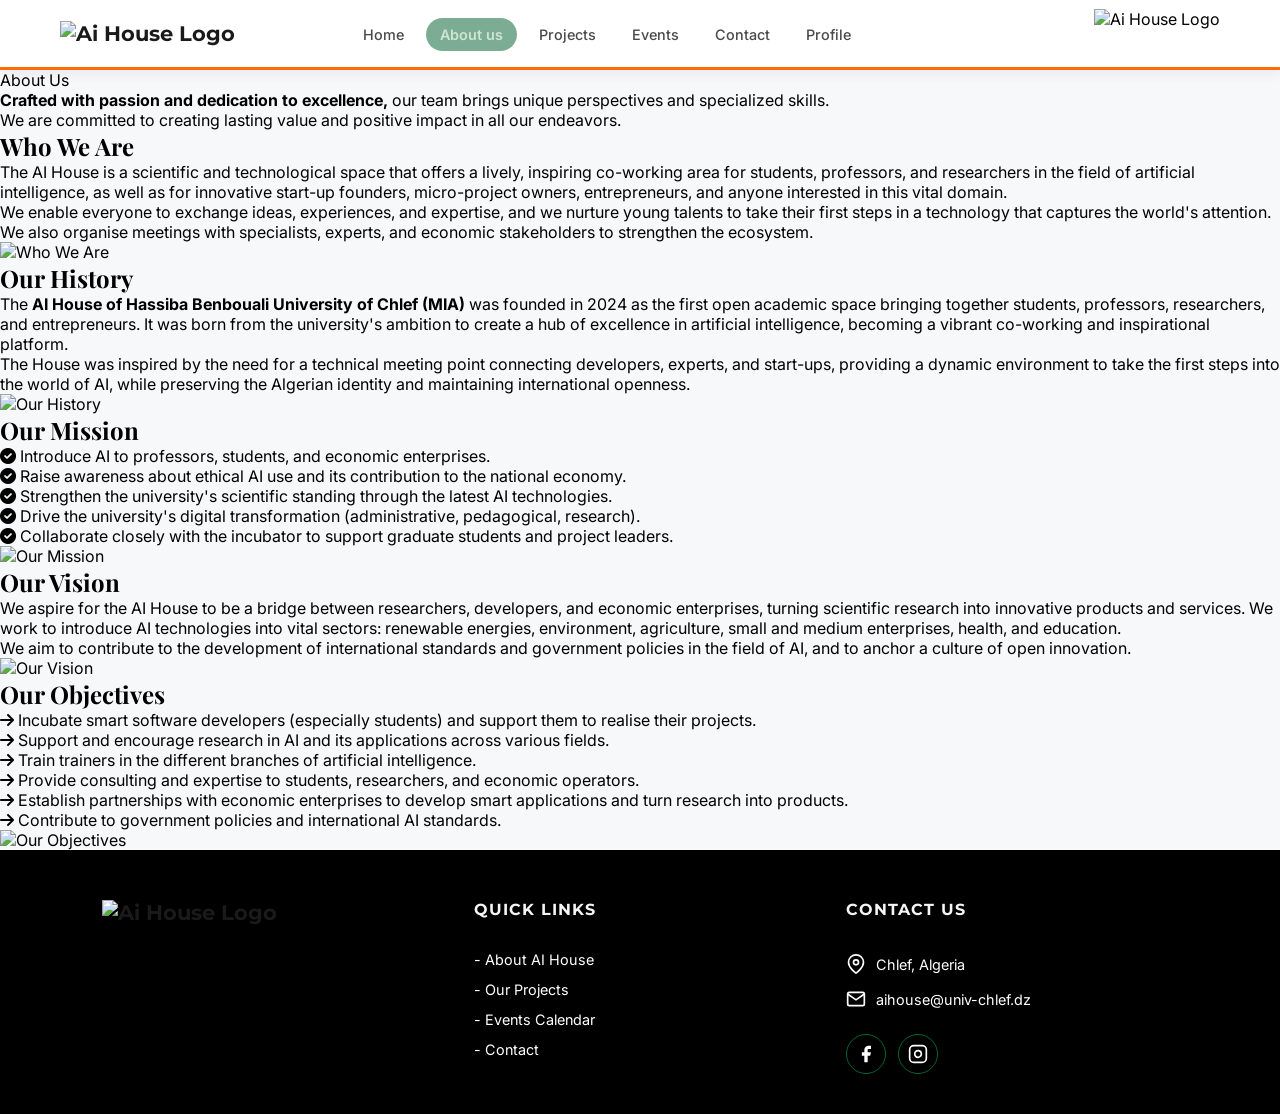
==== pages/about.html @ 5623a0ef "Margin and som border radius adjustments" ====
<!DOCTYPE html>
<html lang="en">

<head>
    <meta charset="UTF-8">
    <meta name="viewport" content="width=device-width, initial-scale=1.0">
    <title>About | AI House UHBC</title>
    <link href="https://fonts.googleapis.com/css2?family=Inter:wght@400;500&family=Montserrat:wght@600;700&display=swap"
        rel="stylesheet">
    <link rel="stylesheet" href="https://cdnjs.cloudflare.com/ajax/libs/font-awesome/6.0.0-beta3/css/all.min.css">
    <link rel="stylesheet" href="/css/homepage.css">
    <link rel="stylesheet" href="/css/about.css">
</head>

<body>
    <header class="header">
        <nav class="navbar">
            <div class="nav-container">
                <a href="/pages/homepage.html" class="logo">
                    <img src="/assets/aihouse_logo.svg" alt="Ai House Logo" class="logo-header">
                </a>

                <button class="nav-toggle" aria-label="Toggle navigation">
                    <span></span>
                    <span></span>
                    <span></span>
                </button>

                <ul class="nav-links">
                    <li class="links"><a href="/pages/homepage.html">Home</a></li>
                    <li class="links"><a href="/pages/about.html" id="active-nav-link">About us</a></li>
                    <li class="links"><a href="/pages/projects.html">Projects</a></li>
                    <li class="links"><a href="/pages/events.html">Events</a></li>
                    <li class="links"><a href="/pages/contact.html">Contact</a></li>
                    <li class="links"><a href="/pages/profile.html" id="dynamic-nav-link">Profile</a></li>
                </ul>
                <div id="header-actions"></div>
                <img src="/assets/uhbc_logo.svg" alt="Ai House Logo" class="logo-header">
            </div>
        </nav>
    </header>

    <main class="about-main">
        <div class="page-nav" id="pageNav">
            <div class="page-dot active" data-index="0"></div>
            <div class="page-dot" data-index="1"></div>
            <div class="page-dot" data-index="2"></div>
            <div class="page-dot" data-index="3"></div>
            <div class="page-dot" data-index="4"></div>
            <div class="page-dot" data-index="5"></div>
        </div>

        <div class="pages-container" id="pagesContainer">
            <section class="page about-page" id="page-about">
                <div class="about-content">
                    <div class="about-header">
                        <div class="about-heading">About Us</div>
                    </div>
                    <div class="about-text">
                        <strong>Crafted with passion and dedication to excellence,</strong> our team brings unique
                        perspectives and specialized skills.<br>
                        We are committed to creating lasting value and positive impact in all our endeavors.
                    </div>
                    <div class="long-orange-line"></div>
                    <div class="spacer"></div>
                </div>
            </section>

            <section class="page" id="page2">
                <div class="content-card">
                    <div class="text-block">
                        <h2>Who We Are</h2>
                        <p>The AI House is a scientific and technological space that offers a lively, inspiring
                            co-working area for students, professors, and researchers in the field of artificial
                            intelligence, as well as for innovative start-up founders, micro-project owners,
                            entrepreneurs, and anyone interested in this vital domain.</p>
                        <p>We enable everyone to exchange ideas, experiences, and expertise, and we nurture young
                            talents to take their first steps in a technology that captures the world's attention. We
                            also organise meetings with specialists, experts, and economic stakeholders to strengthen
                            the ecosystem.</p>
                    </div>
                    <div class="image-block">
                        <img src="/assets/images/we.png" alt="Who We Are">
                    </div>
                </div>
            </section>

            <section class="page img-left" id="page1">
                <div class="content-card">
                    <div class="text-block">
                        <h2>Our History</h2>
                        <p>The <strong>AI House of Hassiba Benbouali University of Chlef (MIA)</strong> was founded in
                            2024 as the first open academic space bringing together students, professors, researchers,
                            and entrepreneurs. It was born from the university's ambition to create a hub of excellence
                            in artificial intelligence, becoming a vibrant co-working and inspirational platform.</p>
                        <p>The House was inspired by the need for a technical meeting point connecting developers,
                            experts, and start-ups, providing a dynamic environment to take the first steps into the
                            world of AI, while preserving the Algerian identity and maintaining international openness.
                        </p>
                    </div>
                    <div class="image-block">
                        <img src="/assets/images/history.png" alt="Our History">
                    </div>
                </div>
            </section>
            <section class="page img-left" id="page3">
                <div class="content-card">
                    <div class="text-block">
                        <h2>Our Mission</h2>
                        <ul>
                            <li><i class="fas fa-check-circle"></i> Introduce AI to professors, students, and economic
                                enterprises.</li>
                            <li><i class="fas fa-check-circle"></i> Raise awareness about ethical AI use and its
                                contribution to the national economy.</li>
                            <li><i class="fas fa-check-circle"></i> Strengthen the university's scientific standing
                                through the latest AI technologies.</li>
                            <li><i class="fas fa-check-circle"></i> Drive the university's digital transformation
                                (administrative, pedagogical, research).</li>
                            <li><i class="fas fa-check-circle"></i> Collaborate closely with the incubator to support
                                graduate students and project leaders.</li>
                        </ul>
                    </div>
                    <div class="image-block">
                        <img src="/assets/images/mission.png" alt="Our Mission">
                    </div>
                </div>
            </section>

            <section class="page" id="page4">
                <div class="content-card">
                    <div class="text-block">
                        <h2>Our Vision</h2>
                        <p>We aspire for the AI House to be a bridge between researchers, developers, and economic
                            enterprises, turning scientific research into innovative products and services. We work to
                            introduce AI technologies into vital sectors: renewable energies, environment, agriculture,
                            small and medium enterprises, health, and education.</p>
                        <p>We aim to contribute to the development of international standards and government policies in
                            the field of AI, and to anchor a culture of open innovation.</p>
                    </div>
                    <div class="image-block">
                        <img src="/assets/images/vission.png" alt="Our Vision">
                    </div>
                </div>
            </section>

            <section class="page img-left" id="page5">
                <div class="content-card">
                    <div class="text-block">
                        <h2>Our Objectives</h2>
                        <ul>
                            <li><i class="fas fa-arrow-right"></i> Incubate smart software developers (especially
                                students) and support them to realise their projects.</li>
                            <li><i class="fas fa-arrow-right"></i> Support and encourage research in AI and its
                                applications across various fields.</li>
                            <li><i class="fas fa-arrow-right"></i> Train trainers in the different branches of
                                artificial intelligence.</li>
                            <li><i class="fas fa-arrow-right"></i> Provide consulting and expertise to students,
                                researchers, and economic operators.</li>
                            <li><i class="fas fa-arrow-right"></i> Establish partnerships with economic enterprises to
                                develop smart applications and turn research into products.</li>
                            <li><i class="fas fa-arrow-right"></i> Contribute to government policies and international
                                AI standards.</li>
                        </ul>
                    </div>
                    <div class="image-block">
                        <img src="/assets/images/objectives.png" alt="Our Objectives">
                    </div>
                </div>
            </section>
        </div>
    </main>

    <footer class="footer">
        <div class="footer-col logo">
            <img src="/assets/aihouse_logo_white.svg" alt="Ai House Logo" class="logo-footer">
        </div>
        <div class="footer-col footer-quick">
            <h3>Quick Links</h3>
            <ul class="footer-links">
                <li><a href="/pages/about.html">- About AI House</a></li>
                <li><a href="/pages/projects.html">- Our Projects</a></li>
                <li><a href="/pages/events.html">- Events Calendar</a></li>
                <li><a href="/pages/contact.html">- Contact</a></li>
            </ul>
        </div>
        <div class="footer-col footer-contact">
            <h3>Contact Us</h3>
            <p>
                <svg class="icon" viewBox="0 0 24 24" fill="none" stroke="currentColor" stroke-width="2">
                    <path d="M21 10c0 7-9 13-9 13s-9-6-9-13a9 9 0 0118 0z" />
                    <circle cx="12" cy="10" r="3" />
                </svg>
                Chlef, Algeria
            </p>
            <p>
                <svg class="icon" viewBox="0 0 24 24" fill="none" stroke="currentColor" stroke-width="2">
                    <path d="M4 4h16c1.1 0 2 .9 2 2v12c0 1.1-.9 2-2 2H4c-1.1 0-2-.9-2-2V6c0-1.1.9-2 2-2z" />
                    <polyline points="22,6 12,13 2,6" />
                </svg>
                aihouse@univ-chlef.dz
            </p>
            <div class="social-icons">
                <a href="https://www.facebook.com/people/AI-HOUSE-UHBC/61585214978330/" aria-label="Facebook">
                    <svg viewBox="0 0 24 24" fill="currentColor">
                        <path d="M18 2h-3a5 5 0 00-5 5v3H7v4h3v8h4v-8h3l1-4h-4V7a1 1 0 011-1h3z" />
                    </svg>
                </a>
                <a href="https://www.instagram.com/aihouseuhbc/" aria-label="Instagram">
                    <svg viewBox="0 0 24 24" fill="none" stroke="currentColor" stroke-width="2">
                        <rect x="2" y="2" width="20" height="20" rx="5" ry="5" />
                        <path d="M16 11.37A4 4 0 1112.63 8 4 4 0 0116 11.37z" />    
                        <line x1="17.5" y1="6.5" x2="17.51" y2="6.5" />
                    </svg>
                </a>
            </div>
        </div>
    </footer>

    <script src="https://cdn.jsdelivr.net/npm/@supabase/supabase-js@2/dist/umd/supabase.js"
        crossorigin="anonymous"></script>
    <script src="/js/utils.js"></script>
    <script src="/js/navbar.js"></script>
    <script src="/js/about.js"></script>
</body>

</html>
---- css/homepage.css ----
@import url('https://fonts.googleapis.com/css2?family=Inter:wght@400;500;600;700&family=Playfair+Display:ital,wght@0,400;0,600;0,700;1,400&display=swap');

:root { 
    --primary-green: #006633; 
    --primary-orange: #FF6B00; 
    --dark-bg: #0A0F0D; 
    --text-dark: #1A1A1A; 
    --text-gray: #4A4A4A; 
    --text-light: #F5F5F5; 
    --light-gray: #F8F8F8;
    --border-color: #e2e8f0;
    --shadow-sm: 0 1px 2px 0 rgba(0, 0, 0, 0.05);
    --shadow-md: 0 4px 6px -1px rgba(0, 0, 0, 0.1);
    --shadow-lg: 0 10px 15px -3px rgba(0, 0, 0, 0.1);
    --shadow-xl: 0 20px 25px -5px rgba(0, 0, 0, 0.1);
} 

* { 
    margin: 0; 
    padding: 0; 
    box-sizing: border-box; 
} 

body { 
    font-family: 'Inter', sans-serif; 
    background: #f7f8fa; 
    overflow-x: hidden; 
    scroll-behavior: smooth; 
    padding-top: 70px;
    animation: globalFadeIn 0.8s ease-in-out;
}

h1, h2, h3, .page-title {
    font-family: 'Playfair Display', serif;
}

@keyframes globalFadeIn {
    from { opacity: 0; transform: translateY(15px); }
    to { opacity: 1; transform: translateY(0); }
}

/* ==========================================
   NAVBAR STYLES
   ========================================== */

.navbar { 
    position: fixed; 
    top: 0; 
    left: 0; 
    right: 0; 
    width: 100%; 
    height: 70px; 
    background: #ffffff; 
    z-index: 2000; 
    display: flex; 
    align-items: center; 
    border-bottom: 3px solid var(--primary-orange); 
    box-shadow: 0 4px 12px rgba(15, 23, 42, 0.06); 
} 

.nav-container { 
    width: 100%; 
    max-width: 1200px; 
    margin: 0 auto; 
    display: flex; 
    justify-content: space-between; 
    align-items: center; 
    padding: 0 20px; 
} 

.logo { 
    color: var(--text-dark); 
    text-decoration: none; 
    font-family: 'Montserrat', sans-serif; 
    font-weight: 700; 
    font-size: 1.3rem; 
} 

.logo-text { 
    color: var(--primary-green); 
} 

.logo-header { 
    height: 50px; 
    width: auto; 
    object-fit: contain; 
    transition: all 0.3s ease; 
} 

.logo-header:hover { 
    transform: scale(1.05); 
} 

/* Navigation Links */
.nav-links { 
    display: flex; 
    list-style: none; 
    gap: 8px; 
} 

.nav-links a { 
    color: var(--text-gray); 
    text-decoration: none; 
    font-weight: 500; 
    font-size: 0.9rem; 
    transition: all 0.3s ease; 
    padding: 8px 14px; 
    border-radius: 20px; 
    white-space: nowrap; 
    position: relative;
} 

.nav-links a:hover, 
.nav-links a.active { 
    color: var(--primary-green); 
    background: rgba(0, 102, 51, 0.08); 
}

.nav-links a::after {
    content: '';
    position: absolute;
    bottom: 4px;
    left: 50%;
    width: 0;
    height: 2px;
    background: var(--primary-orange);
    transition: all 0.3s ease;
    transform: translateX(-50%);
}

.nav-links a:hover::after,
.nav-links a.active::after {
    width: 60%;
}

/* Header Actions Container */
#header-actions {
    display: flex;
    align-items: center;
    gap: 15px;
}


/* ==========================================
   AUTH BUTTON (GUEST & LOGGED IN STATES)
   ========================================== */

.nav-auth-btn {
    display: inline-flex;
    align-items: center;
    gap: 8px;
    padding: 8px 16px; /* reduced padding */
    background: linear-gradient(135deg, var(--primary-orange), #ff8a2a);
    color: white;
    text-decoration: none;
    font-weight: 600;
    font-size: 0.85rem; /* reduced font size */
    border-radius: 20px;
    border: none;
    cursor: pointer;
    transition: all 0.3s ease;
    box-shadow: 0 4px 10px rgba(255, 107, 0, 0.2);
    animation: fadeIn 0.3s ease;
}

.nav-auth-btn:hover {
    transform: translateY(-2px);
    box-shadow: 0 6px 15px rgba(255, 107, 0, 0.3);
    color: white;
}

.nav-auth-btn svg {
    transition: transform 0.3s ease;
}

.nav-auth-btn:hover svg {
    transform: translateX(3px);
}

/* ==========================================
   PROFILE DROPDOWN STYLES
   ========================================== */

.profile-dropdown-container {
    position: relative;
    display: flex;
    align-items: center;
}

.profile-trigger {
    display: flex;
    align-items: center;
    gap: 10px;
    padding: 6px 12px 6px 6px;
    background: rgba(0, 102, 51, 0.05);
    border: 2px solid transparent;
    border-radius: 28px;
    cursor: pointer;
    transition: all 0.3s ease;
    color: var(--text-dark);
}

.profile-trigger:hover {
    background: rgba(0, 102, 51, 0.1);
    border-color: rgba(0, 102, 51, 0.2);
    transform: translateY(-1px);
}

.profile-trigger:focus {
    outline: none;
    border-color: var(--primary-orange);
    box-shadow: 0 0 0 3px rgba(255, 107, 0, 0.1);
}

/* Avatar Styles */
.profile-avatar-small {
    width: 32px;
    height: 32px;
    border-radius: 50%;
    background: linear-gradient(135deg, var(--primary-green) 0%, #00994d 100%);
    display: flex;
    align-items: center;
    justify-content: center;
    font-size: 12px;
    font-weight: 700;
    color: white;
    text-transform: uppercase;
    flex-shrink: 0;
    border: 2px solid white;
    box-shadow: 0 2px 8px rgba(0, 0, 0, 0.15);
}

.profile-avatar-img {
    width: 32px;
    height: 32px;
    border-radius: 50%;
    object-fit: cover;
    border: 2px solid white;
    box-shadow: 0 2px 8px rgba(0, 0, 0, 0.15);
    flex-shrink: 0;
}

.profile-name-small {
    font-size: 14px;
    font-weight: 600;
    max-width: 120px;
    overflow: hidden;
    text-overflow: ellipsis;
    white-space: nowrap;
    color: var(--text-dark);
}

.dropdown-chevron {
    transition: transform 0.3s cubic-bezier(0.34, 1.56, 0.64, 1);
    opacity: 0.6;
    color: var(--text-gray);
}

.dropdown-chevron.rotate {
    transform: rotate(180deg);
    opacity: 1;
}

/* ==========================================
   DROPDOWN MENU
   ========================================== */

.profile-dropdown {
    position: absolute;
    top: calc(100% + 12px);
    right: 0;
    min-width: 280px;
    background: white;
    border: 1px solid var(--border-color);
    border-radius: 16px;
    box-shadow: 0 20px 50px rgba(0, 0, 0, 0.15);
    z-index: 1001;
    overflow: hidden;
    animation: dropdownSlide 0.3s cubic-bezier(0.34, 1.56, 0.64, 1);
}

@keyframes dropdownSlide {
    from {
        opacity: 0;
        transform: translateY(-10px) scale(0.95);
    }
    to {
        opacity: 1;
        transform: translateY(0) scale(1);
    }
}

@keyframes slideInItem {
    from {
        opacity: 0;
        transform: translateX(-10px);
    }
    to {
        opacity: 1;
        transform: translateX(0);
    }
}

.profile-dropdown.hidden {
    display: none;
}

/* Dropdown Header */
.dropdown-header {
    display: flex;
    align-items: center;
    gap: 12px;
    padding: 20px;
    background: linear-gradient(135deg, #f8fafc 0%, #f1f5f9 100%);
    border-bottom: 1px solid var(--border-color);
}

.dropdown-avatar {
    width: 48px;
    height: 48px;
    border-radius: 50%;
    background: linear-gradient(135deg, var(--primary-green) 0%, #00994d 100%);
    display: flex;
    align-items: center;
    justify-content: center;
    font-size: 16px;
    font-weight: 700;
    color: white;
    text-transform: uppercase;
    flex-shrink: 0;
    border: 3px solid white;
    box-shadow: 0 4px 12px rgba(0, 0, 0, 0.1);
}

.dropdown-avatar-img {
    width: 48px;
    height: 48px;
    border-radius: 50%;
    object-fit: cover;
    border: 3px solid white;
    box-shadow: 0 4px 12px rgba(0, 0, 0, 0.1);
    flex-shrink: 0;
}

.dropdown-user-info {
    display: flex;
    flex-direction: column;
    min-width: 0;
    gap: 4px;
}

.dropdown-name {
    font-size: 15px;
    font-weight: 700;
    color: var(--text-dark);
    white-space: nowrap;
    overflow: hidden;
    text-overflow: ellipsis;
}

.dropdown-email {
    font-size: 12px;
    color: var(--text-gray);
    white-space: nowrap;
    overflow: hidden;
    text-overflow: ellipsis;
}

.dropdown-badge {
    display: inline-flex;
    align-items: center;
    padding: 2px 8px;
    background: var(--primary-orange);
    color: white;
    font-size: 10px;
    font-weight: 700;
    text-transform: uppercase;
    border-radius: 10px;
    width: fit-content;
    margin-top: 2px;
}

/* Divider */
.dropdown-divider {
    height: 1px;
    background: var(--border-color);
    margin: 0;
}

/* Dropdown Items */
.dropdown-item {
    display: flex;
    align-items: center;
    gap: 12px;
    padding: 14px 20px;
    color: var(--text-dark);
    text-decoration: none;
    font-size: 14px;
    font-weight: 500;
    transition: all 0.2s ease;
    cursor: pointer;
    background: none;
    border: none;
    width: 100%;
    text-align: left;
}

.dropdown-item:hover {
    background: #f8fafc;
    color: var(--primary-green);
    padding-left: 24px;
}

.dropdown-item svg {
    opacity: 0.7;
    flex-shrink: 0;
    transition: all 0.2s ease;
}

.dropdown-item:hover svg {
    opacity: 1;
    transform: scale(1.1);
    color: var(--primary-green);
}

/* Admin Item */
.dropdown-item.admin-item {
    color: var(--primary-orange);
}

.dropdown-item.admin-item:hover {
    background: rgba(255, 107, 0, 0.05);
}

.dropdown-item.admin-item svg {
    stroke: var(--primary-orange);
}

.dropdown-item.admin-item:hover svg {
    color: var(--primary-orange);
}

/* Logout Item */
.dropdown-item.logout-item {
    color: #ef4444;
}

.dropdown-item.logout-item:hover {
    background: rgba(239, 68, 68, 0.05);
    color: #dc2626;
}

.dropdown-item.logout-item svg {
    stroke: #ef4444;
}

.dropdown-item.logout-item:hover svg {
    color: #dc2626;
}

/* Spinner in logout */
.spinner {
    animation: spin 1s linear infinite;
}

/* ==========================================
   MOBILE NAVIGATION
   ========================================== */

.nav-toggle { 
    display: none; 
    width: 40px; 
    height: 40px; 
    border: none; 
    background: transparent; 
    cursor: pointer; 
    flex-direction: column; 
    justify-content: center; 
    align-items: center; 
    gap: 5px; 
    padding: 0;
    border-radius: 8px;
    transition: background 0.3s ease;
} 

.nav-toggle:hover {
    background: rgba(0, 102, 51, 0.05);
}

.nav-toggle span { 
    display: block; 
    width: 24px; 
    height: 2px; 
    background: var(--text-dark); 
    border-radius: 2px; 
    transition: all 0.3s ease; 
} 

body.nav-open .nav-toggle span:nth-child(1) { 
    transform: rotate(45deg) translate(5px, 5px); 
} 

body.nav-open .nav-toggle span:nth-child(2) { 
    opacity: 0; 
} 

body.nav-open .nav-toggle span:nth-child(3) { 
    transform: rotate(-45deg) translate(5px, -5px); 
}

/* ==========================================
   HERO SECTION
   ========================================== */

.hero { 
    min-height: calc(100vh - 70px); 
    display: flex; 
    align-items: center; 
    position: relative; 
    padding: 60px 5%; 
    overflow: hidden;
} 

.hero-bg {
    position: absolute;
    top: 0;
    left: 0;
    width: 100%;
    height: 100%;
    background-image: url('/assets/hero_bg.png');
    background-size: cover;
    background-position: center center;
    background-attachment: fixed;
    transform: scale(1);
    transform-origin: center center;
    will-change: transform;
    transition: transform 0.1s ease-out;
    z-index: 1;
}

.hero-greeting { 
    max-width: 600px; 
    z-index: 2; 
    animation: fadeInUp 1s cubic-bezier(0.22, 1, 0.36, 1) forwards; 
} 

@keyframes fadeInUp { 
    from { opacity: 0; transform: translateY(30px); } 
    to { opacity: 1; transform: translateY(0); } 
} 

.A-text { color: #4ade80; }
.i-text { color: var(--primary-orange); }

.greeting-tag { 
    display: inline-block; 
    background: rgba(255, 107, 0, 0.15); 
    color: #fff; 
    border: 1px solid var(--primary-orange); 
    padding: 6px 16px; 
    border-radius: 20px; 
    font-size: 0.75rem; 
    font-weight: 600; 
    text-transform: uppercase; 
    letter-spacing: 1.5px; 
    margin-bottom: 20px; 
    --webkit-backdrop-filter: blur(4px); 
} 

.hero-greeting h1 { 
    font-family: 'Montserrat', sans-serif; 
    font-size: clamp(2.5rem, 5vw, 4rem); 
    font-weight: 800; 
    margin-bottom: 24px; 
    line-height: 1.1; 
    color: #fff; 
    text-shadow: 0 4px 12px rgba(0,0,0,0.3); 
} 

.greeting-text { 
    font-size: 1.15rem; 
    line-height: 1.6; 
    margin-bottom: 35px; 
    color: rgba(255, 255, 255, 0.9); 
    max-width: 520px; 
    text-shadow: 0 2px 4px rgba(0,0,0,0.2); 
} 

.greeting-buttons { 
    display: flex; 
    gap: 14px; 
    flex-wrap: wrap; 
} 

/* ==========================================
   BUTTONS
   ========================================== */

.reveal { 
    opacity: 0; 
    transform: translateY(40px); 
    transition: all 0.8s cubic-bezier(0.22, 1, 0.36, 1); 
} 

.reveal.active { 
    opacity: 1; 
    transform: translateY(0); 
} 

.btn { 
    display: inline-block; 
    padding: 12px 26px; 
    border-radius: 6px; 
    text-decoration: none; 
    font-family: 'Montserrat', sans-serif; 
    font-weight: 700; 
    font-size: 0.9rem; 
    transition: all 0.3s ease; 
} 

.btn-primary { 
    background: var(--primary-green); 
    color: white; 
    border: 2px solid var(--primary-green); 
} 

.btn-primary:hover { 
    background: transparent; 
    color: var(--primary-green); 
    transform: translateY(-2px); 
} 

.btn-secondary { 
    background: transparent; 
    color: var(--primary-orange); 
    border: 2px solid var(--primary-orange); 
} 

.btn-secondary:hover { 
    background: var(--primary-orange); 
    color: white; 
    transform: translateY(-2px); 
} 

/* ==========================================
   HERO SLIDER
   ========================================== */

.hero-slider { 
    position: absolute; 
    bottom: 50px; 
    right: 5%; 
    width: 700px; 
    height: 380px; 
    border-radius: 8px; 
    overflow: hidden; 
    box-shadow: 0 15px 50px rgba(0, 0, 0, 0.25); 
    z-index: 10; 
} 

.mini-slide { 
    position: absolute; 
    top: 0; 
    left: 0; 
    width: 100%; 
    height: 100%; 
    opacity: 0; 
    transform: translateX(100%); 
    transition: transform 0.5s ease, opacity 0.5s ease; 
} 

.mini-slide.active { 
    opacity: 1; 
    transform: translateX(0); 
} 

.mini-slide.exiting { 
    opacity: 0; 
    transform: translateX(-100%); 
} 

.slide-bg { 
    position: absolute; 
    top: 0; 
    left: 0; 
    width: 100%; 
    height: 100%; 
    z-index: 1; 
} 

.slide-bg img { 
    width: 100%; 
    height: 100%; 
    object-fit: cover; 
} 

.slide-overlay { 
    position: absolute; 
    top: 0; 
    left: 0; 
    width: 100%; 
    height: 100%; 
    z-index: 2; 
    background: linear-gradient(to right, rgba(0, 0, 0, 0.85) 0%, rgba(0, 0, 0, 0.7) 35%, rgba(0, 0, 0, 0.3) 60%, rgba(0, 0, 0, 0.1) 80%, transparent 100%); 
    padding: 25px; 
    display: flex; 
    flex-direction: column; 
    justify-content: center; 
} 

.slide-tags { 
    display: flex; 
    gap: 8px; 
    margin-bottom: 15px; 
    flex-wrap: wrap; 
} 

.tag { 
    padding: 5px 12px; 
    border-radius: 3px; 
    font-size: 0.7rem; 
    font-weight: 600; 
    text-transform: uppercase; 
    letter-spacing: 0.5px; 
} 

.tag-green { background: var(--primary-green); color: white; }
.tag-orange { background: var(--primary-orange); color: white; }
.tag-blue { background: #2563eb; color: white; }

.slide-title { 
    font-family: 'Montserrat', sans-serif; 
    font-size: 1.15rem; 
    font-weight: 700; 
    color: white; 
    line-height: 1.4; 
    max-width: 280px; 
    text-shadow: 0 2px 4px rgba(0, 0, 0, 0.3); 
} 

.slide-desc { 
    font-size: 0.85rem; 
    color: rgba(255, 255, 255, 0.85); 
    line-height: 1.5; 
    margin-bottom: 18px; 
    max-width: 260px; 
} 

.slide-readmore { 
    display: inline-block; 
    padding: 8px 18px; 
    border: 1px solid rgba(255, 255, 255, 0.5); 
    color: white; 
    text-decoration: none; 
    font-size: 0.8rem; 
    font-weight: 600; 
    transition: all 0.3s ease; 
    align-self: flex-start; 
} 

.slide-readmore:hover { 
    background: white; 
    color: var(--text-dark); 
    border-color: white; 
} 

/* ==========================================
   MARQUEE SECTION
   ========================================== */

.marquee-section { 
    background: var(--light-gray); 
    padding: 30px 0; 
    overflow: hidden; 
    border-top: 1px solid #eee; 
    border-bottom: 1px solid #eee; 
} 

.marquee-row { 
    display: flex; 
    white-space: nowrap; 
} 

.marquee-content { 
    display: flex; 
    align-items: center; 
    min-width: 200%; 
    animation: scroll-left 30s linear infinite; 
} 

.marquee-item { 
    font-family: 'Montserrat', sans-serif; 
    font-weight: 700; 
    font-size: 1rem; 
    text-transform: uppercase; 
    letter-spacing: 2px; 
    color: var(--text-gray); 
    display: flex; 
    align-items: center; 
} 

.orange-dot { 
    width: 8px; 
    height: 8px; 
    background: var(--primary-orange); 
    border-radius: 50%; 
    margin: 0 30px; 
} 

@keyframes scroll-left { 
    from { transform: translateX(0); } 
    to { transform: translateX(-50%); } 
} 

/* ==========================================
   LATEST SECTION
   ========================================== */

.latest-section { 
    padding: 80px 5%; 
    background: var(--light-gray); 
} 

.section-title { 
    text-align: center; 
    margin-bottom: 50px; 
    font-family: 'Montserrat', sans-serif; 
    font-size: 2rem; 
    color: var(--text-dark); 
} 

.grid-2x2 { 
    display: grid; 
    grid-template-columns: repeat(2, 1fr); 
    gap: 30px; 
    max-width: 1200px; 
    margin: 0 auto; 
} 

.event-card { 
    background: #fff; 
    border-radius: 12px; 
    overflow: hidden; 
    transition: all 0.3s ease; 
    border: 1px solid #eee; 
} 

.event-card:hover { 
    transform: translateY(-8px); 
    box-shadow: 0 15px 30px rgba(0, 0, 0, 0.1); 
} 

.event-image { 
    height: 200px; 
    position: relative; 
    overflow: hidden; 
} 

.event-image img { 
    width: 100%; 
    height: 100%; 
    object-fit: cover; 
    transition: transform 0.5s ease; 
} 

.event-card:hover .event-image img { 
    transform: scale(1.1); 
} 

.date-badge { 
    position: absolute; 
    top: 15px; 
    right: 15px; 
    background: var(--primary-orange); 
    color: white; 
    padding: 6px 14px; 
    border-radius: 20px; 
    font-weight: 700; 
    font-size: 0.8rem; 
} 

.event-content { padding: 25px; }

.cat-tag { 
    color: var(--primary-green); 
    font-weight: 700; 
    font-size: 0.75rem; 
    text-transform: uppercase; 
    margin-bottom: 10px; 
    display: block; 
    letter-spacing: 1px; 
} 

.event-title { 
    font-family: 'Montserrat', sans-serif; 
    font-size: 1.2rem; 
    margin-bottom: 15px; 
    color: var(--text-dark); 
} 

.event-link { 
    color: var(--primary-green); 
    font-weight: 700; 
    text-decoration: none; 
    font-size: 0.9rem; 
} 

.event-link:hover { text-decoration: underline; }

/* ==========================================
   FOOTER
   ========================================== */

.footer { 
    background: black; 
    color: var(--text-light); 
    padding: 50px 8% 40px; 
    display: grid; 
    grid-template-columns: repeat(3, 1fr); 
    gap: 40px; 
    position: relative; 
} 

.footer > * { position: relative; z-index: 2; }

.footer-col { display: flex; flex-direction: column; gap: 10px; }

.footer-col h3 { 
    font-family: 'Montserrat', sans-serif; 
    margin-bottom: 20px; 
    font-size: 1rem; 
    text-transform: uppercase; 
    letter-spacing: 1px; 
    color: var(--text-light); 
} 

.footer-col p { 
    font-size: 0.9rem; 
    color: #ffffff; 
    margin-top: 5px; 
    display: flex; 
    align-items: center; 
    gap: 10px; 
} 

.footer-links { list-style: none; padding: 0; margin: 0; }
.footer-links li { margin-bottom: 10px; }

.footer-links a { 
    color: #ffffff; 
    text-decoration: none; 
    transition: all 0.3s ease; 
    font-size: 0.9rem; 
} 

.footer-links a:hover { 
    color: var(--primary-green); 
    padding-left: 5px; 
} 

.logo-footer { height: 160px; opacity: 1; }
.icon { width: 20px; height: 20px; flex-shrink: 0; }

.social-icons { 
    display: flex; 
    gap: 12px; 
    margin-top: 15px; 
} 
.social-icons a { 
    width: 40px; 
    height: 40px; 
    background: transparent; 
    border-radius: 50%; 
    border: 1px solid var(--primary-green);
    display: flex; 
    align-items: center; 
    justify-content: center; 
    color: #ffffff; 
    transition: all 0.3s ease; 
    text-decoration: none; 
} 

.social-icons a:hover { 
    background: transparent; 
    border-color: var(--primary-orange);
    color: var(--primary-orange); 
    transform: scale(1.05); 
} 

.social-icons a svg { width: 20px; height: 20px; }

/* ==========================================
   RESPONSIVE DESIGN
   ========================================== */

@media (max-width: 1200px) { 
    .nav-container { width: 95%; } 
    .latest-section { padding: 60px 5%; }
    .section-title { font-size: 1.8rem; margin-bottom: 40px; }
    .grid-2x2 { gap: 24px; }
    .footer { gap: 30px; padding: 40px 5%; }
}

@media (max-width: 1100px) { 
    .hero-slider { width: 500px; height: 300px; } 
    .hero-greeting h1 { font-size: clamp(2rem, 4vw, 3rem); }
}

@media (max-width: 992px) { 
    .hero { 
        padding: 80px 5% 60px; 
        text-align: center; 
        justify-content: center; 
        flex-direction: column; 
        align-items: center; 
        min-height: auto;
    } 
    .hero-greeting { max-width: 100%; margin-bottom: 40px; text-align: center; } 
    .greeting-text { margin-left: auto; margin-right: auto; } 
    .greeting-buttons { justify-content: center; } 
    .hero-slider { position: relative; width: 90%; right: 0; bottom: 0; max-width: 500px; margin: 0 auto; } 
    .latest-section { padding: 50px 5%; }
    .grid-2x2 { grid-template-columns: 1fr; gap: 20px; }
    .footer { grid-template-columns: 1fr; padding: 40px 5%; }
}

@media (max-width: 768px) { 
    .nav-toggle { display: flex; } 
    
    .nav-links { 
        position: absolute; 
        top: 80px; 
        left: 5%; 
        right: 5%; 
        flex-direction: column; 
        background: white; 
        padding: 20px; 
        gap: 5px; 
        border-radius: 16px;
        box-shadow: 0 10px 30px rgba(0, 0, 0, 0.15); 
        display: none;
        animation: slideDown 0.3s ease;
        border: 1px solid var(--border-color);
    }
    .links{
        margin-bottom: 15px;
        text-align: center;
    }
    
    @keyframes slideDown {
        from { opacity: 0; transform: translateY(-10px); }
        to { opacity: 1; transform: translateY(0); }
    }
    
    .nav-links.active { display: flex; }
    
    .nav-links a { padding: 12px 20px; text-align: center; }
    
    /* Mobile dropdown adjustments */
    .profile-dropdown {
        position: fixed;
        top: 70px;
        left: 16px;
        right: 16px;
        min-width: auto;
    }
    
    .profile-name-small {
        max-width: 80px;
    }

    .hero {
        padding: 40px 5% 40px;
        min-height: auto;
    }

    .hero-greeting h1 { font-size: clamp(1.5rem, 3.5vw, 2.5rem); }
    .greeting-tag { font-size: 0.65rem; padding: 4px 12px; }
    .greeting-text { font-size: 1rem; }
    .hero-slider { width: 100%; height: auto; aspect-ratio: 4/3; margin-top: 40px; }
    .slide-title { font-size: 1rem; }
    .slide-desc { font-size: 0.75rem; }
    .latest-section { padding: 40px 5%; }
    .section-title { font-size: 1.5rem; margin-bottom: 30px; }
    .event-card { border-radius: 8px; }
    .event-image { height: 150px; }
    .event-content { padding: 16px; }
    .event-title { font-size: 1rem; margin-bottom: 10px; }
    .cat-tag { font-size: 0.7rem; }
    .footer { padding: 30px 5%; }
    .logo-footer { height: 100px; }
    .footer-col h3 { font-size: 0.9rem; margin-bottom: 15px; }
    .footer-col p { font-size: 0.8rem; }
    .footer-links a { font-size: 0.8rem; }
    .social-icons a { width: 36px; height: 36px; }
    .social-icons a svg { width: 18px; height: 18px; }
}

@media (max-width: 600px) { 
    body { padding-top: 60px; }
    .navbar { height: 60px; }
    
    .logo-header { height: 40px; }
    
    .nav-auth-btn {
        padding: 8px 14px;
        font-size: 0.8rem;
    }
    
    .profile-trigger {
        padding: 4px 10px 4px 4px;
    }
    
    .profile-avatar-small,
    .profile-avatar-img {
        width: 28px;
        height: 28px;
    }
    
    .profile-name-small {
        display: none;
    }

    .hero { padding: 60px 4% 40px; }
    .hero-greeting { text-align: center; }
    .hero-greeting h1 { font-size: clamp(1.25rem, 3vw, 2rem); margin-bottom: 16px; }
    .greeting-text { font-size: 0.95rem; margin-bottom: 20px; }
    .greeting-buttons { flex-direction: column; gap: 10px; }
    .btn { width: 100%; text-align: center; padding: 10px 20px; font-size: 0.85rem; }
    .hero-slider { margin-top: 30px; height: auto; aspect-ratio: 3/2; }
    .slide-overlay { padding: 15px; }
    .slide-title { font-size: 0.9rem; max-width: 100%; }
    .slide-desc { font-size: 0.7rem; margin-bottom: 10px; }
    .slide-tags { margin-bottom: 12px; }
    .tag { padding: 4px 10px; font-size: 0.65rem; }
    .marquee-section { padding: 20px 0; }
    .marquee-item { font-size: 0.8rem; letter-spacing: 1px; }
    .orange-dot { margin: 0 15px; }
    .latest-section { padding: 30px 4%; }
    .section-title { font-size: 1.3rem; margin-bottom: 24px; }
    .grid-2x2 { gap: 16px; }
    .event-image { height: 120px; }
    .event-content { padding: 12px; }
    .event-title { font-size: 0.95rem; }
    .date-badge { padding: 4px 10px; font-size: 0.7rem; }
    .footer { padding: 24px 4%; gap: 20px; }
    .footer-col h3 { font-size: 0.85rem; margin-bottom: 12px; }
    .logo-footer { height: 80px; }
    .footer-col p { font-size: 0.75rem; }
    .footer-links a { font-size: 0.75rem; }
}

@media (max-width: 480px) { 
    .nav-container { padding: 0 12px; } 
    .hero { padding: 50px 3% 30px; }
    .hero-greeting h1 { font-size: clamp(1.1rem, 2.5vw, 1.8rem); }
    .greeting-text { font-size: 0.9rem; margin-bottom: 16px; }
    .greeting-tag { font-size: 0.6rem; }
    .latest-section { padding: 24px 3%; }
    .section-title { font-size: 1.2rem; }
    .footer { padding: 20px 3%; }
    .logo-footer { height: 60px; }
}

@media (max-width: 360px) { 
    .hero-greeting h1 { font-size: 1.2rem; margin-bottom: 10px; }
    .greeting-text { font-size: 0.85rem; }
    .latest-section { padding: 20px 3%; }
    .section-title { font-size: 1.1rem; }
    .footer { gap: 15px; padding: 16px 3%; }
}

/* Fade animation */
@keyframes fadeIn {
    from { opacity: 0; }
    to { opacity: 1; }
}

/* ==========================================
   NAVBAR AVATAR STYLES - Default & Custom
   ========================================== */

.profile-avatar-small {
    position: relative;
    width: 36px;
    height: 36px;
    border-radius: 50%;
    overflow: hidden;
    display: flex;
    align-items: center;
    justify-content: center;
    flex-shrink: 0;
    border: 2px solid white;
    box-shadow: 0 2px 8px rgba(0, 0, 0, 0.15);
    transition: all 0.3s ease;
}

/* Default generated avatar */
.profile-avatar-small.has-default {
    background: linear-gradient(135deg, var(--primary-green) 0%, #00994d 100%);
}

/* Custom uploaded avatar */
.profile-avatar-small.has-custom {
    background: none;
    border-color: var(--primary-orange);
}

.profile-avatar-small img {
    width: 100%;
    height: 100%;
    object-fit: cover;
}

.profile-avatar-fallback {
    width: 100%;
    height: 100%;
    display: flex;
    align-items: center;
    justify-content: center;
    font-size: 13px;
    font-weight: 700;
    color: white;
    text-transform: uppercase;
}

/* Dropdown avatar */
.dropdown-avatar-wrapper {
    position: relative;
    width: 48px;
    height: 48px;
    border-radius: 50%;
    overflow: hidden;
    flex-shrink: 0;
    border: 3px solid white;
    box-shadow: 0 4px 12px rgba(0, 0, 0, 0.1);
}

.dropdown-avatar-wrapper.has-default {
    background: linear-gradient(135deg, var(--primary-green) 0%, #00994d 100%);
}

.dropdown-avatar-wrapper.has-custom {
    background: none;
}

.dropdown-avatar-wrapper img {
    width: 100%;
    height: 100%;
    object-fit: cover;
}

.dropdown-avatar-fallback {
    width: 100%;
    height: 100%;
    display: flex;
    align-items: center;
    justify-content: center;
    font-size: 16px;
    font-weight: 700;
    color: white;
    text-transform: uppercase;
}

/* Visual indicator for custom avatar */
.profile-trigger:has(.has-custom) {
    border-color: var(--primary-orange);
    background: rgba(255, 107, 0, 0.05);
}

/* ==========================================
   NAVBAR PROFILE - Simple Circle Dropdown
   ========================================== */

.nav-profile {
    position: relative;
}

/* Circle Avatar Button */
.nav-avatar-circle {
    width: 40px;
    height: 40px;
    border-radius: 50%;
    border: 2px solid var(--primary-orange);
    background: linear-gradient(135deg, var(--primary-green) 0%, #00994d 100%);
    color: white;
    font-size: 14px;
    font-weight: 700;
    cursor: pointer;
    display: flex;
    align-items: center;
    justify-content: center;
    overflow: hidden;
    transition: all 0.2s ease;
    padding: 0;
}

.nav-avatar-circle img {
    width: 100%;
    height: 100%;
    object-fit: cover;
}

.nav-avatar-circle:hover {
    transform: scale(1.05);
    box-shadow: 0 4px 12px rgba(255, 107, 0, 0.3);
}

.nav-avatar-circle.active {
    border-color: var(--primary-green);
    box-shadow: 0 0 0 3px rgba(0, 102, 51, 0.2);
}

/* Dropdown Menu */
.nav-dropdown {
    position: absolute;
    top: calc(100% + 10px);
    right: 0;
    min-width: 160px;
    background: white;
    border-radius: 12px;
    box-shadow: 0 10px 40px rgba(0, 0, 0, 0.15);
    padding: 8px;
    z-index: 1000;
    animation: dropdownPop 0.2s ease;
}

@keyframes dropdownPop {
    from {
        opacity: 0;
        transform: translateY(-10px) scale(0.95);
    }
    to {
        opacity: 1;
        transform: translateY(0) scale(1);
    }
}

.nav-dropdown.hidden {
    display: none;
}

/* Dropdown Items */
.nav-dropdown-item {
    display: flex;
    align-items: center;
    gap: 10px;
    padding: 10px 14px;
    border-radius: 8px;
    color: var(--text-dark);
    text-decoration: none;
    font-size: 14px;
    font-weight: 500;
    transition: all 0.2s ease;
    cursor: pointer;
    background: none;
    border: none;
    width: 100%;
    text-align: left;
}

.nav-dropdown-item:hover {
    background: #f3f4f6;
}

.nav-dropdown-item svg {
    opacity: 0.7;
}

.nav-dropdown-item.admin {
    color: var(--primary-orange);
}

.nav-dropdown-item.admin:hover {
    background: rgba(255, 107, 0, 0.08);
}

.nav-dropdown-item.logout {
    color: #ef4444;
}

.nav-dropdown-item.logout:hover {
    background: rgba(239, 68, 68, 0.08);
}

/* Divider */
.nav-dropdown-divider {
    height: 1px;
    background: #e5e7eb;
    margin: 8px 0;
}

/* Sign In Button (Guest) */
.nav-auth-btn {
    padding: 8px 18px;
    background: var(--primary-orange);
    color: white;
    text-decoration: none;
    font-size: 14px;
    font-weight: 600;
    border-radius: 20px;
    transition: all 0.2s ease;
}

.nav-auth-btn:hover {
    background: #e55a00;
    transform: translateY(-1px);
}

/* Mobile */
@media (max-width: 768px) {
    .nav-avatar-circle {
        width: 36px;
        height: 36px;
        font-size: 12px;
    }
    
    .nav-dropdown {
        right: -10px;
    }
}

/* ==========================================
   NAVBAR PROFILE - Simple Circle Dropdown
   ========================================== */

.nav-profile {
    position: relative;
}

/* Circle Avatar Button */
.nav-avatar-circle {
    width: 40px;
    height: 40px;
    border-radius: 50%;
    border: 2px solid var(--primary-orange);
    background: linear-gradient(135deg, var(--primary-green) 0%, #00994d 100%);
    color: white;
    font-size: 14px;
    font-weight: 700;
    cursor: pointer;
    display: flex;
    align-items: center;
    justify-content: center;
    overflow: hidden;
    transition: all 0.2s ease;
    padding: 0;
}

.nav-avatar-circle img {
    width: 100%;
    height: 100%;
    object-fit: cover;
}

.nav-avatar-circle.fallback {
    background: linear-gradient(135deg, var(--primary-green) 0%, #00994d 100%);
}

.nav-avatar-circle:hover {
    transform: scale(1.05);
    box-shadow: 0 4px 12px rgba(255, 107, 0, 0.3);
}

.nav-avatar-circle.active {
    border-color: var(--primary-green);
    box-shadow: 0 0 0 3px rgba(0, 102, 51, 0.2);
}

/* Dropdown Menu */
.nav-dropdown {
    position: absolute;
    top: calc(100% + 10px);
    right: 0;
    min-width: 200px;
    background: white;
    border-radius: 12px;
    box-shadow: 0 10px 40px rgba(0, 0, 0, 0.15);
    padding: 8px;
    z-index: 1000;
    animation: dropdownPop 0.2s ease;
}

@keyframes dropdownPop {
    from {
        opacity: 0;
        transform: translateY(-10px) scale(0.95);
    }
    to {
        opacity: 1;
        transform: translateY(0) scale(1);
    }
}

.nav-dropdown.hidden {
    display: none;
}

/* Dropdown Header */
.nav-dropdown-header {
    padding: 12px 16px;
    border-bottom: 1px solid #f3f4f6;
    margin-bottom: 8px;
}

.nav-dropdown-name {
    display: block;
    font-weight: 600;
    font-size: 14px;
    color: var(--text-dark);
    margin-bottom: 2px;
}

.nav-dropdown-email {
    display: block;
    font-size: 12px;
    color: var(--text-gray);
}

/* Dropdown Items */
.nav-dropdown-item {
    display: flex;
    align-items: center;
    gap: 10px;
    padding: 10px 14px;
    border-radius: 8px;
    color: var(--text-dark);
    text-decoration: none;
    font-size: 14px;
    font-weight: 500;
    transition: all 0.2s ease;
    cursor: pointer;
    background: none;
    border: none;
    width: 100%;
    text-align: left;
}

.nav-dropdown-item:hover {
    background: #f3f4f6;
}

.nav-dropdown-item svg {
    opacity: 0.7;
}

.nav-dropdown-item.admin {
    color: var(--primary-orange);
}

.nav-dropdown-item.admin:hover {
    background: rgba(255, 107, 0, 0.08);
}

.nav-dropdown-item.logout {
    color: #ef4444;
}

.nav-dropdown-item.logout:hover {
    background: rgba(239, 68, 68, 0.08);
}

/* Divider */
.nav-dropdown-divider {
    height: 1px;
    background: #e5e7eb;
    margin: 8px 0;
}

/* Sign In Button (Guest) */
.nav-auth-btn {
    padding: 8px 18px;
    background: var(--primary-orange);
    color: white;
    text-decoration: none;
    font-size: 14px;
    font-weight: 600;
    border-radius: 20px;
    transition: all 0.2s ease;
}

.nav-auth-btn:hover {
    background: #e55a00;
    transform: translateY(-1px);
}

/* Mobile */
@media (max-width: 768px) {
    .nav-avatar-circle {
        width: 36px;
        height: 36px;
        font-size: 12px;
    }
    
    .nav-dropdown {
        right: -10px;
        min-width: 180px;
    }
}

#active-nav-link {
    color: rgb(206, 230, 208);
    background: #025e3083;
    font-weight: 600;
}

/* Events Loading State */
.events-loading {
    grid-column: 1 / -1;
    text-align: center;
    padding: 60px 20px;
    color: var(--text-gray);
}

.events-loading .spinner {
    width: 40px;
    height: 40px;
    border: 3px solid #e2e8f0;
    border-top-color: var(--primary-orange);
    border-radius: 50%;
    animation: spin 1s linear infinite;
    margin: 0 auto 16px;
}

@keyframes spin {
    to { transform: rotate(360deg); }
}

/* empty event */
.events-empty {
    grid-column: 1 / -1;
    text-align: center;
    padding: 60px 20px;
    color: var(--text-gray);
    font-style: italic;
}

.events-empty.hidden,
.events-loading.hidden {
    display: none;
}

/* event image*/
.event-image {
    height: 200px;
    position: relative;
    overflow: hidden;
    background: linear-gradient(135deg, #f1f5f9 0%, #e2e8f0 100%);
}

.event-image img {
    width: 100%;
    height: 100%;
    object-fit: cover;
    transition: transform 0.5s ease;
}

.event-image .image-placeholder {
    width: 100%;
    height: 100%;
    display: flex;
    align-items: center;
    justify-content: center;
    background: linear-gradient(135deg, var(--primary-green) 0%, #00994d 100%);
    color: white;
    font-size: 3rem;
    font-weight: 700;
}
/* Spinner animation */
@keyframes spin {
    to { transform: rotate(360deg); }
}

/* Image placeholder */
.image-placeholder {
    width: 100%;
    height: 100%;
    display: flex;
    align-items: center;
    justify-content: center;
    background: linear-gradient(135deg, #006633 0%, #00994d 100%);
    color: white;
    font-size: 3rem;
    font-weight: 700;
}

/* Event seats text */
.event-seats {
    font-size: 0.85rem;
    color: #666;
    margin-bottom: 8px;
}

/* Empty state hidden */
.events-empty.hidden {
    display: none;
}
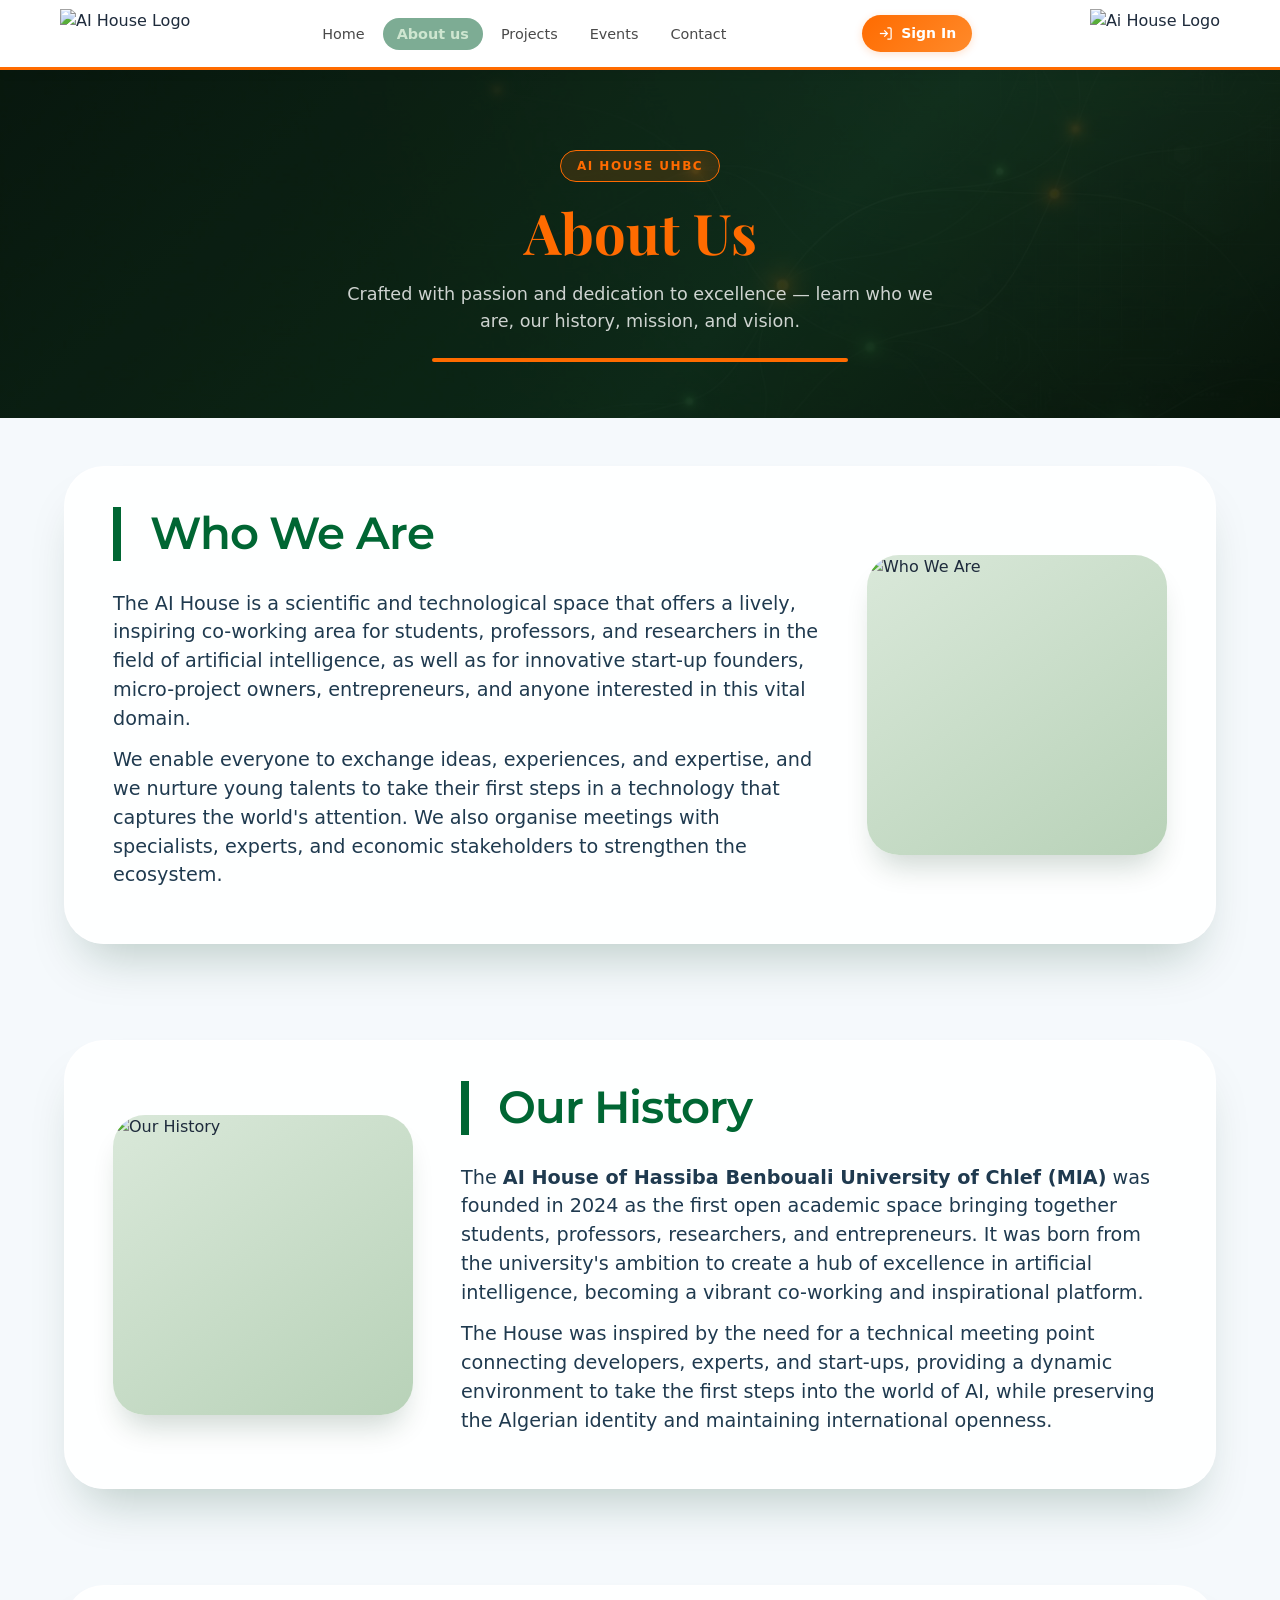
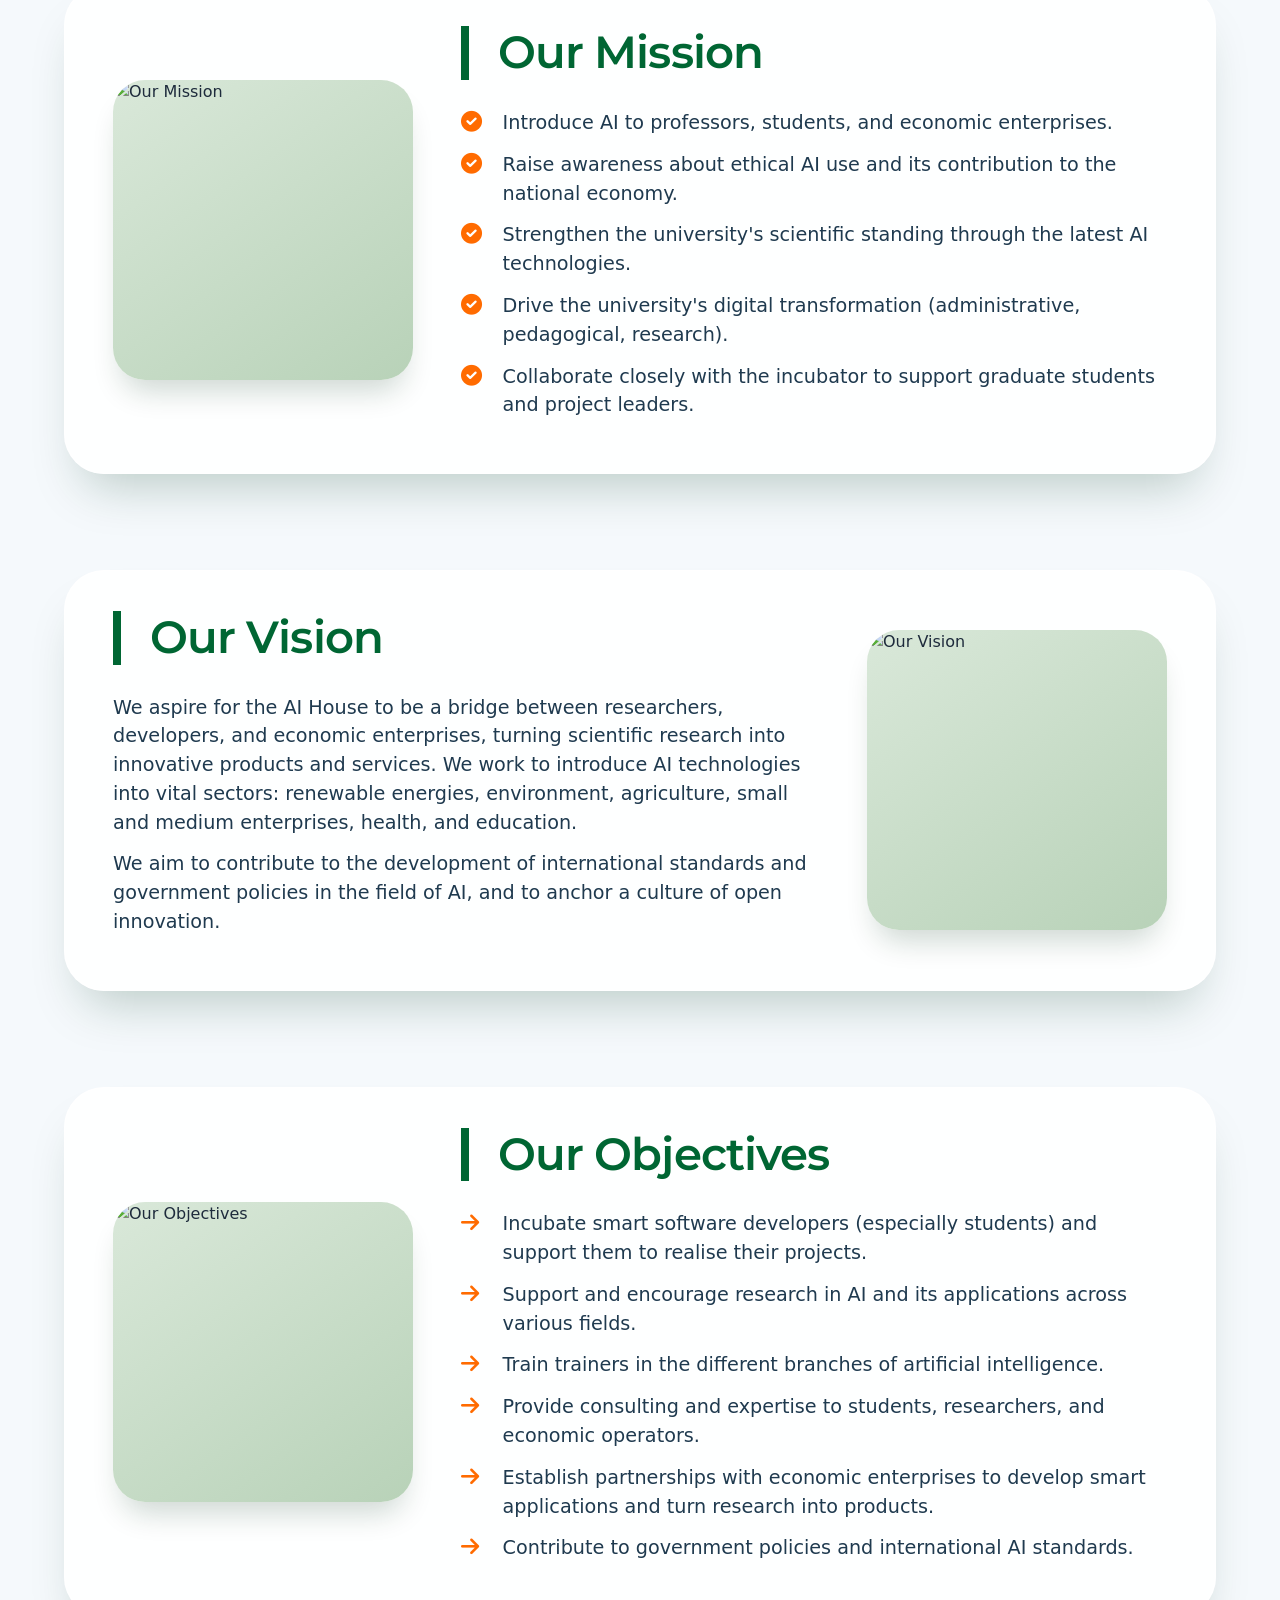
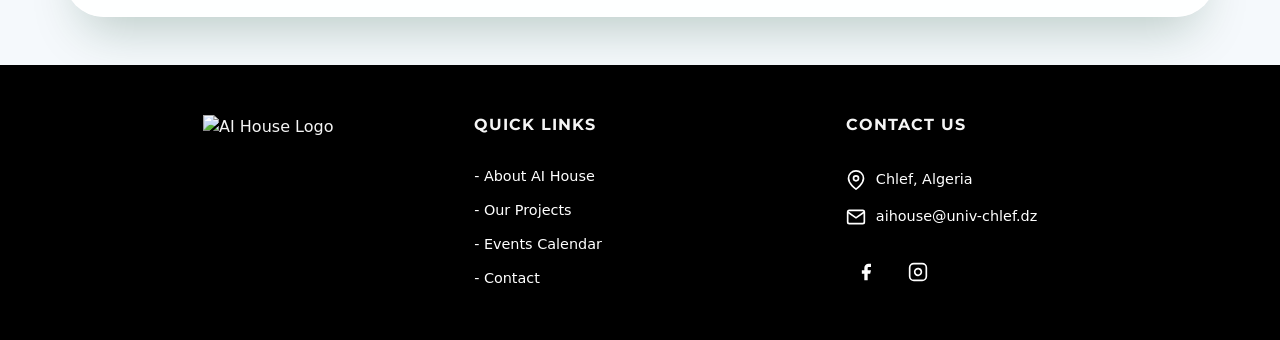
==== commit e6d60ecd: "Merge branch 'main' of https://github.com/Rayane-cs/info-brain-club-website" ====
--- a/pages/about.html
+++ b/pages/about.html
@@ -1,226 +1,174 @@
 <!DOCTYPE html>
 <html lang="en">
+<head>
+  <meta charset="UTF-8">
+  <meta name="viewport" content="width=device-width, initial-scale=1.0">
+  <title>About | AI House UHBC</title>
+  <link href="https://fonts.googleapis.com/css2?family=Inter:wght@400;500;600;700&family=Montserrat:wght@600;700;800&family=Playfair+Display:wght@400;600;700&display=swap" rel="stylesheet">
+  <link rel="stylesheet" href="https://cdnjs.cloudflare.com/ajax/libs/font-awesome/6.0.0-beta3/css/all.min.css">
+  <link rel="stylesheet" href="/css/homepage.css">
+  <link rel="stylesheet" href="/css/about.css">
+</head>
+<body>
+  <header class="header">
+    <nav class="navbar">
+      <div class="nav-container">
+        <a href="/pages/homepage.html" class="logo">
+          <img src="/assets/aihouse_logo.svg" alt="AI House Logo" class="logo-header">
+        </a>
+        <button class="nav-toggle" aria-label="Toggle navigation" aria-expanded="false">
+          <span></span><span></span><span></span>
+        </button>
+        <ul class="nav-links">
+            <li class="links"><a href="/pages/homepage.html">Home</a></li>
+            <li class="links"><a href="/pages/about.html" id="active-nav-link">About us</a></li>
+            <li class="links"><a href="/pages/projects.html">Projects</a></li>
+            <li class="links"><a href="/pages/events.html">Events</a></li>
+            <li class="links"><a href="/pages/contact.html">Contact</a></li>
+            <li class="links"><a href="/pages/profile.html" id="dynamic-nav-link">Profile</a></li>
+        </ul>
+        <div id="header-actions"></div>
+           <img src="/assets/uhbc_logo.svg" alt="Ai House Logo" class="logo-header">
+      </div>
+    </nav>
+  </header>
+       
 
-<head>
-    <meta charset="UTF-8">
-    <meta name="viewport" content="width=device-width, initial-scale=1.0">
-    <title>About | AI House UHBC</title>
-    <link href="https://fonts.googleapis.com/css2?family=Inter:wght@400;500&family=Montserrat:wght@600;700&display=swap"
-        rel="stylesheet">
-    <link rel="stylesheet" href="https://cdnjs.cloudflare.com/ajax/libs/font-awesome/6.0.0-beta3/css/all.min.css">
-    <link rel="stylesheet" href="/css/homepage.css">
-    <link rel="stylesheet" href="/css/about.css">
-</head>
+  <!-- UNIFIED PAGE HERO -->
+  <div class="page-hero">
+    <div class="page-hero-inner">
+      <span class="page-hero-tag">AI House UHBC</span>
+      <h1 class="page-hero-title">About Us</h1>
+      <p class="page-hero-desc">Crafted with passion and dedication to excellence — learn who we are, our history, mission, and vision.</p>
+      <div class="page-hero-line"></div>
+    </div>
+  </div>
 
-<body>
-    <header class="header">
-        <nav class="navbar">
-            <div class="nav-container">
-                <a href="/pages/homepage.html" class="logo">
-                    <img src="/assets/aihouse_logo.svg" alt="Ai House Logo" class="logo-header">
-                </a>
+  <main class="about-main">
+    <div class="pages-container" id="pagesContainer">
 
-                <button class="nav-toggle" aria-label="Toggle navigation">
-                    <span></span>
-                    <span></span>
-                    <span></span>
-                </button>
+      <section class="page" id="page2">
+        <div class="content-card">
+          <div class="text-block">
+            <h2>Who We Are</h2>
+            <p>The AI House is a scientific and technological space that offers a lively, inspiring co-working area for students, professors, and researchers in the field of artificial intelligence, as well as for innovative start-up founders, micro-project owners, entrepreneurs, and anyone interested in this vital domain.</p>
+            <p>We enable everyone to exchange ideas, experiences, and expertise, and we nurture young talents to take their first steps in a technology that captures the world's attention. We also organise meetings with specialists, experts, and economic stakeholders to strengthen the ecosystem.</p>
+          </div>
+          <div class="image-block">
+            <img src="/assets/images/we.png" alt="Who We Are">
+          </div>
+        </div>
+      </section>
 
-                <ul class="nav-links">
-                    <li class="links"><a href="/pages/homepage.html">Home</a></li>
-                    <li class="links"><a href="/pages/about.html" id="active-nav-link">About us</a></li>
-                    <li class="links"><a href="/pages/projects.html">Projects</a></li>
-                    <li class="links"><a href="/pages/events.html">Events</a></li>
-                    <li class="links"><a href="/pages/contact.html">Contact</a></li>
-                    <li class="links"><a href="/pages/profile.html" id="dynamic-nav-link">Profile</a></li>
-                </ul>
-                <div id="header-actions"></div>
-                <img src="/assets/uhbc_logo.svg" alt="Ai House Logo" class="logo-header">
-            </div>
-        </nav>
-    </header>
+      <section class="page img-left" id="page1">
+        <div class="content-card">
+          <div class="text-block">
+            <h2>Our History</h2>
+            <p>The <strong>AI House of Hassiba Benbouali University of Chlef (MIA)</strong> was founded in 2024 as the first open academic space bringing together students, professors, researchers, and entrepreneurs. It was born from the university's ambition to create a hub of excellence in artificial intelligence, becoming a vibrant co-working and inspirational platform.</p>
+            <p>The House was inspired by the need for a technical meeting point connecting developers, experts, and start-ups, providing a dynamic environment to take the first steps into the world of AI, while preserving the Algerian identity and maintaining international openness.</p>
+          </div>
+          <div class="image-block">
+            <img src="/assets/images/history.png" alt="Our History">
+          </div>
+        </div>
+      </section>
 
-    <main class="about-main">
-        <div class="page-nav" id="pageNav">
-            <div class="page-dot active" data-index="0"></div>
-            <div class="page-dot" data-index="1"></div>
-            <div class="page-dot" data-index="2"></div>
-            <div class="page-dot" data-index="3"></div>
-            <div class="page-dot" data-index="4"></div>
-            <div class="page-dot" data-index="5"></div>
+      <section class="page img-left" id="page3">
+        <div class="content-card">
+          <div class="text-block">
+            <h2>Our Mission</h2>
+            <ul>
+              <li><i class="fas fa-check-circle"></i> Introduce AI to professors, students, and economic enterprises.</li>
+              <li><i class="fas fa-check-circle"></i> Raise awareness about ethical AI use and its contribution to the national economy.</li>
+              <li><i class="fas fa-check-circle"></i> Strengthen the university's scientific standing through the latest AI technologies.</li>
+              <li><i class="fas fa-check-circle"></i> Drive the university's digital transformation (administrative, pedagogical, research).</li>
+              <li><i class="fas fa-check-circle"></i> Collaborate closely with the incubator to support graduate students and project leaders.</li>
+            </ul>
+          </div>
+          <div class="image-block">
+            <img src="/assets/images/mission.png" alt="Our Mission">
+          </div>
         </div>
+      </section>
 
-        <div class="pages-container" id="pagesContainer">
-            <section class="page about-page" id="page-about">
-                <div class="about-content">
-                    <div class="about-header">
-                        <div class="about-heading">About Us</div>
-                    </div>
-                    <div class="about-text">
-                        <strong>Crafted with passion and dedication to excellence,</strong> our team brings unique
-                        perspectives and specialized skills.<br>
-                        We are committed to creating lasting value and positive impact in all our endeavors.
-                    </div>
-                    <div class="long-orange-line"></div>
-                    <div class="spacer"></div>
-                </div>
-            </section>
+      <section class="page" id="page4">
+        <div class="content-card">
+          <div class="text-block">
+            <h2>Our Vision</h2>
+            <p>We aspire for the AI House to be a bridge between researchers, developers, and economic enterprises, turning scientific research into innovative products and services. We work to introduce AI technologies into vital sectors: renewable energies, environment, agriculture, small and medium enterprises, health, and education.</p>
+            <p>We aim to contribute to the development of international standards and government policies in the field of AI, and to anchor a culture of open innovation.</p>
+          </div>
+          <div class="image-block">
+            <img src="/assets/images/vission.png" alt="Our Vision">
+          </div>
+        </div>
+      </section>
 
-            <section class="page" id="page2">
-                <div class="content-card">
-                    <div class="text-block">
-                        <h2>Who We Are</h2>
-                        <p>The AI House is a scientific and technological space that offers a lively, inspiring
-                            co-working area for students, professors, and researchers in the field of artificial
-                            intelligence, as well as for innovative start-up founders, micro-project owners,
-                            entrepreneurs, and anyone interested in this vital domain.</p>
-                        <p>We enable everyone to exchange ideas, experiences, and expertise, and we nurture young
-                            talents to take their first steps in a technology that captures the world's attention. We
-                            also organise meetings with specialists, experts, and economic stakeholders to strengthen
-                            the ecosystem.</p>
-                    </div>
-                    <div class="image-block">
-                        <img src="/assets/images/we.png" alt="Who We Are">
-                    </div>
-                </div>
-            </section>
+      <section class="page img-left" id="page5">
+        <div class="content-card">
+          <div class="text-block">
+            <h2>Our Objectives</h2>
+            <ul>
+              <li><i class="fas fa-arrow-right"></i> Incubate smart software developers (especially students) and support them to realise their projects.</li>
+              <li><i class="fas fa-arrow-right"></i> Support and encourage research in AI and its applications across various fields.</li>
+              <li><i class="fas fa-arrow-right"></i> Train trainers in the different branches of artificial intelligence.</li>
+              <li><i class="fas fa-arrow-right"></i> Provide consulting and expertise to students, researchers, and economic operators.</li>
+              <li><i class="fas fa-arrow-right"></i> Establish partnerships with economic enterprises to develop smart applications and turn research into products.</li>
+              <li><i class="fas fa-arrow-right"></i> Contribute to government policies and international AI standards.</li>
+            </ul>
+          </div>
+          <div class="image-block">
+            <img src="/assets/images/objectives.png" alt="Our Objectives">
+          </div>
+        </div>
+      </section>
 
-            <section class="page img-left" id="page1">
-                <div class="content-card">
-                    <div class="text-block">
-                        <h2>Our History</h2>
-                        <p>The <strong>AI House of Hassiba Benbouali University of Chlef (MIA)</strong> was founded in
-                            2024 as the first open academic space bringing together students, professors, researchers,
-                            and entrepreneurs. It was born from the university's ambition to create a hub of excellence
-                            in artificial intelligence, becoming a vibrant co-working and inspirational platform.</p>
-                        <p>The House was inspired by the need for a technical meeting point connecting developers,
-                            experts, and start-ups, providing a dynamic environment to take the first steps into the
-                            world of AI, while preserving the Algerian identity and maintaining international openness.
-                        </p>
-                    </div>
-                    <div class="image-block">
-                        <img src="/assets/images/history.png" alt="Our History">
-                    </div>
-                </div>
-            </section>
-            <section class="page img-left" id="page3">
-                <div class="content-card">
-                    <div class="text-block">
-                        <h2>Our Mission</h2>
-                        <ul>
-                            <li><i class="fas fa-check-circle"></i> Introduce AI to professors, students, and economic
-                                enterprises.</li>
-                            <li><i class="fas fa-check-circle"></i> Raise awareness about ethical AI use and its
-                                contribution to the national economy.</li>
-                            <li><i class="fas fa-check-circle"></i> Strengthen the university's scientific standing
-                                through the latest AI technologies.</li>
-                            <li><i class="fas fa-check-circle"></i> Drive the university's digital transformation
-                                (administrative, pedagogical, research).</li>
-                            <li><i class="fas fa-check-circle"></i> Collaborate closely with the incubator to support
-                                graduate students and project leaders.</li>
-                        </ul>
-                    </div>
-                    <div class="image-block">
-                        <img src="/assets/images/mission.png" alt="Our Mission">
-                    </div>
-                </div>
-            </section>
+    </div>
+  </main>
 
-            <section class="page" id="page4">
-                <div class="content-card">
-                    <div class="text-block">
-                        <h2>Our Vision</h2>
-                        <p>We aspire for the AI House to be a bridge between researchers, developers, and economic
-                            enterprises, turning scientific research into innovative products and services. We work to
-                            introduce AI technologies into vital sectors: renewable energies, environment, agriculture,
-                            small and medium enterprises, health, and education.</p>
-                        <p>We aim to contribute to the development of international standards and government policies in
-                            the field of AI, and to anchor a culture of open innovation.</p>
-                    </div>
-                    <div class="image-block">
-                        <img src="/assets/images/vission.png" alt="Our Vision">
-                    </div>
-                </div>
-            </section>
+  <footer class="footer">
+    <div class="footer-col logo">
+      <img src="/assets/aihouse_logo_white.svg" alt="AI House Logo" class="logo-footer">
+    </div>
+    <div class="footer-col footer-quick">
+      <h3>Quick Links</h3>
+      <ul class="footer-links">
+        <li><a href="/pages/about.html">- About AI House</a></li>
+        <li><a href="/pages/projects.html">- Our Projects</a></li>
+        <li><a href="/pages/events.html">- Events Calendar</a></li>
+        <li><a href="/pages/contact.html">- Contact</a></li>
+      </ul>
+    </div>
+    <div class="footer-col footer-contact">
+      <h3>Contact Us</h3>
+      <p>
+        <svg class="icon" viewBox="0 0 24 24" fill="none" stroke="currentColor" stroke-width="2">
+          <path d="M21 10c0 7-9 13-9 13s-9-6-9-13a9 9 0 0118 0z"/><circle cx="12" cy="10" r="3"/>
+        </svg>Chlef, Algeria
+      </p>
+      <p>
+        <svg class="icon" viewBox="0 0 24 24" fill="none" stroke="currentColor" stroke-width="2">
+          <path d="M4 4h16c1.1 0 2 .9 2 2v12c0 1.1-.9 2-2 2H4c-1.1 0-2-.9-2-2V6c0-1.1.9-2 2-2z"/>
+          <polyline points="22,6 12,13 2,6"/>
+        </svg>aihouse@univ-chlef.dz
+      </p>
+      <div class="social-icons">
+        <a href="https://www.facebook.com/people/AI-HOUSE-UHBC/61585214978330/" aria-label="Facebook" target="_blank" rel="noopener">
+          <svg viewBox="0 0 24 24" fill="currentColor"><path d="M18 2h-3a5 5 0 00-5 5v3H7v4h3v8h4v-8h3l1-4h-4V7a1 1 0 011-1h3z"/></svg>
+        </a>
+        <a href="https://www.instagram.com/aihouseuhbc/" aria-label="Instagram" target="_blank" rel="noopener">
+          <svg viewBox="0 0 24 24" fill="none" stroke="currentColor" stroke-width="2">
+            <rect x="2" y="2" width="20" height="20" rx="5" ry="5"/>
+            <path d="M16 11.37A4 4 0 1112.63 8 4 4 0 0116 11.37z"/>
+            <line x1="17.5" y1="6.5" x2="17.51" y2="6.5"/>
+          </svg>
+        </a>
+      </div>
+    </div>
+  </footer>
 
-            <section class="page img-left" id="page5">
-                <div class="content-card">
-                    <div class="text-block">
-                        <h2>Our Objectives</h2>
-                        <ul>
-                            <li><i class="fas fa-arrow-right"></i> Incubate smart software developers (especially
-                                students) and support them to realise their projects.</li>
-                            <li><i class="fas fa-arrow-right"></i> Support and encourage research in AI and its
-                                applications across various fields.</li>
-                            <li><i class="fas fa-arrow-right"></i> Train trainers in the different branches of
-                                artificial intelligence.</li>
-                            <li><i class="fas fa-arrow-right"></i> Provide consulting and expertise to students,
-                                researchers, and economic operators.</li>
-                            <li><i class="fas fa-arrow-right"></i> Establish partnerships with economic enterprises to
-                                develop smart applications and turn research into products.</li>
-                            <li><i class="fas fa-arrow-right"></i> Contribute to government policies and international
-                                AI standards.</li>
-                        </ul>
-                    </div>
-                    <div class="image-block">
-                        <img src="/assets/images/objectives.png" alt="Our Objectives">
-                    </div>
-                </div>
-            </section>
-        </div>
-    </main>
-
-    <footer class="footer">
-        <div class="footer-col logo">
-            <img src="/assets/aihouse_logo_white.svg" alt="Ai House Logo" class="logo-footer">
-        </div>
-        <div class="footer-col footer-quick">
-            <h3>Quick Links</h3>
-            <ul class="footer-links">
-                <li><a href="/pages/about.html">- About AI House</a></li>
-                <li><a href="/pages/projects.html">- Our Projects</a></li>
-                <li><a href="/pages/events.html">- Events Calendar</a></li>
-                <li><a href="/pages/contact.html">- Contact</a></li>
-            </ul>
-        </div>
-        <div class="footer-col footer-contact">
-            <h3>Contact Us</h3>
-            <p>
-                <svg class="icon" viewBox="0 0 24 24" fill="none" stroke="currentColor" stroke-width="2">
-                    <path d="M21 10c0 7-9 13-9 13s-9-6-9-13a9 9 0 0118 0z" />
-                    <circle cx="12" cy="10" r="3" />
-                </svg>
-                Chlef, Algeria
-            </p>
-            <p>
-                <svg class="icon" viewBox="0 0 24 24" fill="none" stroke="currentColor" stroke-width="2">
-                    <path d="M4 4h16c1.1 0 2 .9 2 2v12c0 1.1-.9 2-2 2H4c-1.1 0-2-.9-2-2V6c0-1.1.9-2 2-2z" />
-                    <polyline points="22,6 12,13 2,6" />
-                </svg>
-                aihouse@univ-chlef.dz
-            </p>
-            <div class="social-icons">
-                <a href="https://www.facebook.com/people/AI-HOUSE-UHBC/61585214978330/" aria-label="Facebook">
-                    <svg viewBox="0 0 24 24" fill="currentColor">
-                        <path d="M18 2h-3a5 5 0 00-5 5v3H7v4h3v8h4v-8h3l1-4h-4V7a1 1 0 011-1h3z" />
-                    </svg>
-                </a>
-                <a href="https://www.instagram.com/aihouseuhbc/" aria-label="Instagram">
-                    <svg viewBox="0 0 24 24" fill="none" stroke="currentColor" stroke-width="2">
-                        <rect x="2" y="2" width="20" height="20" rx="5" ry="5" />
-                        <path d="M16 11.37A4 4 0 1112.63 8 4 4 0 0116 11.37z" />    
-                        <line x1="17.5" y1="6.5" x2="17.51" y2="6.5" />
-                    </svg>
-                </a>
-            </div>
-        </div>
-    </footer>
-
-    <script src="https://cdn.jsdelivr.net/npm/@supabase/supabase-js@2/dist/umd/supabase.js"
-        crossorigin="anonymous"></script>
-    <script src="/js/utils.js"></script>
-    <script src="/js/navbar.js"></script>
-    <script src="/js/about.js"></script>
+  <script src="https://cdn.jsdelivr.net/npm/@supabase/supabase-js@2/dist/umd/supabase.js" crossorigin="anonymous"></script>
+  <script src="/js/utils.js"></script>
+  <script src="/js/navbar.js"></script>
 </body>
-
-</html>+</html>
--- a/css/homepage.css
+++ b/css/homepage.css
@@ -1,1011 +1,717 @@
-
-@import url('https://fonts.googleapis.com/css2?family=Inter:wght@400;500;600;700&family=Playfair+Display:ital,wght@0,400;0,600;0,700;1,400&display=swap');
-
-:root { 
-    --primary-green: #006633; 
-    --primary-orange: #FF6B00; 
-    --dark-bg: #0A0F0D; 
-    --text-dark: #1A1A1A; 
-    --text-gray: #4A4A4A; 
-    --text-light: #F5F5F5; 
-    --light-gray: #F8F8F8;
-    --border-color: #e2e8f0;
-    --shadow-sm: 0 1px 2px 0 rgba(0, 0, 0, 0.05);
-    --shadow-md: 0 4px 6px -1px rgba(0, 0, 0, 0.1);
-    --shadow-lg: 0 10px 15px -3px rgba(0, 0, 0, 0.1);
-    --shadow-xl: 0 20px 25px -5px rgba(0, 0, 0, 0.1);
-} 
-
-* { 
-    margin: 0; 
-    padding: 0; 
-    box-sizing: border-box; 
-} 
-
-body { 
-    font-family: 'Inter', sans-serif; 
-    background: #f7f8fa; 
-    overflow-x: hidden; 
-    scroll-behavior: smooth; 
-    padding-top: 70px;
-    animation: globalFadeIn 0.8s ease-in-out;
-}
-
-h1, h2, h3, .page-title {
-    font-family: 'Playfair Display', serif;
-}
+@import url('https://fonts.googleapis.com/css2?family=Inter:wght@400;500;600;700&family=Montserrat:wght@600;700;800&family=Playfair+Display:wght@400;600;700&display=swap');
+
+/* ==========================================
+   CSS CUSTOM PROPERTIES
+   ========================================== */
+:root {
+  --green:        #006633;
+  --green-light:  #00994d;
+  --orange:       #FF6B00;
+  --orange-dark:  #e05500;
+  --dark:         #0A0F0D;
+  --text:         #1A1A1A;
+  --text-muted:   #4A4A4A;
+  --text-light:   #F5F5F5;
+  --bg:           #f7f8fa;
+  --bg-white:     #ffffff;
+  --border:       #e2e8f0;
+  --card-shadow:  0 4px 24px rgba(0,0,0,0.08);
+  --radius:       0.75rem;
+  --radius-sm:    0.5rem;
+  --radius-pill:  62.5rem;
+  --nav-h:        4.375rem; /* 70px */
+  --font-main:    'Inter', system-ui, sans-serif;
+  --font-display: 'Montserrat', sans-serif;
+  --font-serif:   'Playfair Display', serif;
+  --transition:   0.25s ease;
+}
+
+/* ==========================================
+   RESET & BASE
+   ========================================== */
+*, *::before, *::after { margin: 0; padding: 0; box-sizing: border-box; }
+
+html { scroll-behavior: smooth; font-size: 16px; }
+
+body {
+  font-family: var(--font-main);
+  background: var(--bg);
+  color: var(--text);
+  line-height: 1.6;
+  overflow-x: hidden;
+  padding-top: var(--nav-h);
+  animation: globalFadeIn 0.6s ease-in-out;
+}
+
+h1, h2, h3 { font-family: var(--font-display); line-height: 1.2; }
+img { max-width: 100%; display: block; }
+a { text-decoration: none; color: inherit; }
+ul { list-style: none; }
+button { font-family: inherit; cursor: pointer; }
 
 @keyframes globalFadeIn {
-    from { opacity: 0; transform: translateY(15px); }
-    to { opacity: 1; transform: translateY(0); }
-}
-
-/* ==========================================
-   NAVBAR STYLES
-   ========================================== */
-
-.navbar { 
-    position: fixed; 
-    top: 0; 
-    left: 0; 
-    right: 0; 
-    width: 100%; 
-    height: 70px; 
-    background: #ffffff; 
-    z-index: 2000; 
-    display: flex; 
-    align-items: center; 
-    border-bottom: 3px solid var(--primary-orange); 
-    box-shadow: 0 4px 12px rgba(15, 23, 42, 0.06); 
-} 
-
-.nav-container { 
-    width: 100%; 
-    max-width: 1200px; 
-    margin: 0 auto; 
-    display: flex; 
-    justify-content: space-between; 
-    align-items: center; 
-    padding: 0 20px; 
-} 
-
-.logo { 
-    color: var(--text-dark); 
-    text-decoration: none; 
-    font-family: 'Montserrat', sans-serif; 
-    font-weight: 700; 
-    font-size: 1.3rem; 
-} 
-
-.logo-text { 
-    color: var(--primary-green); 
-} 
-
-.logo-header { 
-    height: 50px; 
-    width: auto; 
-    object-fit: contain; 
-    transition: all 0.3s ease; 
-} 
-
-.logo-header:hover { 
-    transform: scale(1.05); 
-} 
-
-/* Navigation Links */
-.nav-links { 
-    display: flex; 
-    list-style: none; 
-    gap: 8px; 
-} 
-
-.nav-links a { 
-    color: var(--text-gray); 
-    text-decoration: none; 
-    font-weight: 500; 
-    font-size: 0.9rem; 
-    transition: all 0.3s ease; 
-    padding: 8px 14px; 
-    border-radius: 20px; 
-    white-space: nowrap; 
-    position: relative;
-} 
-
-.nav-links a:hover, 
-.nav-links a.active { 
-    color: var(--primary-green); 
-    background: rgba(0, 102, 51, 0.08); 
-}
-
-.nav-links a::after {
-    content: '';
-    position: absolute;
-    bottom: 4px;
-    left: 50%;
-    width: 0;
-    height: 2px;
-    background: var(--primary-orange);
-    transition: all 0.3s ease;
-    transform: translateX(-50%);
-}
-
-.nav-links a:hover::after,
-.nav-links a.active::after {
-    width: 60%;
-}
-
-/* Header Actions Container */
-#header-actions {
-    display: flex;
-    align-items: center;
-    gap: 15px;
-}
-
-
-/* ==========================================
-   AUTH BUTTON (GUEST & LOGGED IN STATES)
-   ========================================== */
+  from { opacity: 0; transform: translateY(12px); }
+  to   { opacity: 1; transform: translateY(0); }
+}
+
+/* ==========================================
+   NAVBAR
+   ========================================== */
+.header { position: fixed; top: 0; left: 0; right: 0; z-index: 2000; }
+
+.navbar {
+  width: 100%;
+  height: var(--nav-h);
+  background: var(--bg-white);
+  display: flex;
+  align-items: center;
+  border-bottom: 3px solid var(--orange);
+  box-shadow: 0 2px 12px rgba(15,23,42,0.06);
+}
+
+.nav-container {
+  width: 100%;
+  max-width: 75rem;
+  margin: 0 auto;
+  display: flex;
+  justify-content: space-between;
+  align-items: center;
+  padding: 0 1.25rem;
+  gap: 1rem;
+}
+
+.logo { display: flex; align-items: center; }
+.logo-header {
+  height: 3.125rem;
+  width: auto;
+  object-fit: contain;
+  transition: transform var(--transition);
+}
+.logo-header:hover { transform: scale(1.05); }
+
+.nav-links {
+  display: flex;
+  gap: 0.25rem;
+}
+
+.nav-links a {
+  color: var(--text-muted);
+  font-weight: 500;
+  font-size: 0.9rem;
+  padding: 0.5rem 0.875rem;
+  border-radius: var(--radius-pill);
+  transition: all var(--transition);
+  white-space: nowrap;
+}
+
+.nav-links a:hover,
+.nav-links a.active,
+
+#active-nav-link {
+  color: white;
+  background: #025e30ad;
+}
+
+#header-actions { display: flex; align-items: center; gap: 0.75rem; }
 
 .nav-auth-btn {
-    display: inline-flex;
-    align-items: center;
-    gap: 8px;
-    padding: 8px 16px; /* reduced padding */
-    background: linear-gradient(135deg, var(--primary-orange), #ff8a2a);
-    color: white;
-    text-decoration: none;
-    font-weight: 600;
-    font-size: 0.85rem; /* reduced font size */
-    border-radius: 20px;
-    border: none;
-    cursor: pointer;
-    transition: all 0.3s ease;
-    box-shadow: 0 4px 10px rgba(255, 107, 0, 0.2);
-    animation: fadeIn 0.3s ease;
-}
-
+  display: inline-flex;
+  align-items: center;
+  gap: 0.5rem;
+  padding: 0.5rem 1rem;
+  background: linear-gradient(135deg, var(--orange), #ff8a2a);
+  color: white;
+  font-weight: 600;
+  font-size: 0.875rem;
+  border-radius: var(--radius-pill);
+  border: none;
+  transition: all var(--transition);
+  box-shadow: 0 2px 8px rgba(255,107,0,0.2);
+}
 .nav-auth-btn:hover {
-    transform: translateY(-2px);
-    box-shadow: 0 6px 15px rgba(255, 107, 0, 0.3);
-    color: white;
-}
-
-.nav-auth-btn svg {
-    transition: transform 0.3s ease;
-}
-
-.nav-auth-btn:hover svg {
-    transform: translateX(3px);
-}
-
-/* ==========================================
-   PROFILE DROPDOWN STYLES
-   ========================================== */
-
-.profile-dropdown-container {
-    position: relative;
-    display: flex;
-    align-items: center;
-}
-
-.profile-trigger {
-    display: flex;
-    align-items: center;
-    gap: 10px;
-    padding: 6px 12px 6px 6px;
-    background: rgba(0, 102, 51, 0.05);
-    border: 2px solid transparent;
-    border-radius: 28px;
-    cursor: pointer;
-    transition: all 0.3s ease;
-    color: var(--text-dark);
-}
-
-.profile-trigger:hover {
-    background: rgba(0, 102, 51, 0.1);
-    border-color: rgba(0, 102, 51, 0.2);
-    transform: translateY(-1px);
-}
-
-.profile-trigger:focus {
-    outline: none;
-    border-color: var(--primary-orange);
-    box-shadow: 0 0 0 3px rgba(255, 107, 0, 0.1);
-}
-
-/* Avatar Styles */
-.profile-avatar-small {
-    width: 32px;
-    height: 32px;
-    border-radius: 50%;
-    background: linear-gradient(135deg, var(--primary-green) 0%, #00994d 100%);
-    display: flex;
-    align-items: center;
-    justify-content: center;
-    font-size: 12px;
-    font-weight: 700;
-    color: white;
-    text-transform: uppercase;
-    flex-shrink: 0;
-    border: 2px solid white;
-    box-shadow: 0 2px 8px rgba(0, 0, 0, 0.15);
-}
-
-.profile-avatar-img {
-    width: 32px;
-    height: 32px;
-    border-radius: 50%;
-    object-fit: cover;
-    border: 2px solid white;
-    box-shadow: 0 2px 8px rgba(0, 0, 0, 0.15);
-    flex-shrink: 0;
-}
-
-.profile-name-small {
-    font-size: 14px;
-    font-weight: 600;
-    max-width: 120px;
-    overflow: hidden;
-    text-overflow: ellipsis;
-    white-space: nowrap;
-    color: var(--text-dark);
-}
-
-.dropdown-chevron {
-    transition: transform 0.3s cubic-bezier(0.34, 1.56, 0.64, 1);
-    opacity: 0.6;
-    color: var(--text-gray);
-}
-
-.dropdown-chevron.rotate {
-    transform: rotate(180deg);
-    opacity: 1;
-}
-
-/* ==========================================
-   DROPDOWN MENU
-   ========================================== */
-
-.profile-dropdown {
-    position: absolute;
-    top: calc(100% + 12px);
-    right: 0;
-    min-width: 280px;
-    background: white;
-    border: 1px solid var(--border-color);
-    border-radius: 16px;
-    box-shadow: 0 20px 50px rgba(0, 0, 0, 0.15);
-    z-index: 1001;
-    overflow: hidden;
-    animation: dropdownSlide 0.3s cubic-bezier(0.34, 1.56, 0.64, 1);
-}
-
-@keyframes dropdownSlide {
-    from {
-        opacity: 0;
-        transform: translateY(-10px) scale(0.95);
-    }
-    to {
-        opacity: 1;
-        transform: translateY(0) scale(1);
-    }
-}
-
-@keyframes slideInItem {
-    from {
-        opacity: 0;
-        transform: translateX(-10px);
-    }
-    to {
-        opacity: 1;
-        transform: translateX(0);
-    }
-}
-
-.profile-dropdown.hidden {
-    display: none;
-}
-
-/* Dropdown Header */
-.dropdown-header {
-    display: flex;
-    align-items: center;
-    gap: 12px;
-    padding: 20px;
-    background: linear-gradient(135deg, #f8fafc 0%, #f1f5f9 100%);
-    border-bottom: 1px solid var(--border-color);
-}
-
-.dropdown-avatar {
-    width: 48px;
-    height: 48px;
-    border-radius: 50%;
-    background: linear-gradient(135deg, var(--primary-green) 0%, #00994d 100%);
-    display: flex;
-    align-items: center;
-    justify-content: center;
-    font-size: 16px;
-    font-weight: 700;
-    color: white;
-    text-transform: uppercase;
-    flex-shrink: 0;
-    border: 3px solid white;
-    box-shadow: 0 4px 12px rgba(0, 0, 0, 0.1);
-}
-
-.dropdown-avatar-img {
-    width: 48px;
-    height: 48px;
-    border-radius: 50%;
-    object-fit: cover;
-    border: 3px solid white;
-    box-shadow: 0 4px 12px rgba(0, 0, 0, 0.1);
-    flex-shrink: 0;
-}
-
-.dropdown-user-info {
-    display: flex;
-    flex-direction: column;
-    min-width: 0;
-    gap: 4px;
-}
-
-.dropdown-name {
-    font-size: 15px;
-    font-weight: 700;
-    color: var(--text-dark);
-    white-space: nowrap;
-    overflow: hidden;
-    text-overflow: ellipsis;
-}
-
-.dropdown-email {
-    font-size: 12px;
-    color: var(--text-gray);
-    white-space: nowrap;
-    overflow: hidden;
-    text-overflow: ellipsis;
-}
-
-.dropdown-badge {
-    display: inline-flex;
-    align-items: center;
-    padding: 2px 8px;
-    background: var(--primary-orange);
-    color: white;
-    font-size: 10px;
-    font-weight: 700;
-    text-transform: uppercase;
-    border-radius: 10px;
-    width: fit-content;
-    margin-top: 2px;
-}
-
-/* Divider */
-.dropdown-divider {
-    height: 1px;
-    background: var(--border-color);
-    margin: 0;
-}
-
-/* Dropdown Items */
-.dropdown-item {
-    display: flex;
-    align-items: center;
-    gap: 12px;
-    padding: 14px 20px;
-    color: var(--text-dark);
-    text-decoration: none;
-    font-size: 14px;
-    font-weight: 500;
-    transition: all 0.2s ease;
-    cursor: pointer;
-    background: none;
-    border: none;
-    width: 100%;
-    text-align: left;
-}
-
-.dropdown-item:hover {
-    background: #f8fafc;
-    color: var(--primary-green);
-    padding-left: 24px;
-}
-
-.dropdown-item svg {
-    opacity: 0.7;
-    flex-shrink: 0;
-    transition: all 0.2s ease;
-}
-
-.dropdown-item:hover svg {
-    opacity: 1;
-    transform: scale(1.1);
-    color: var(--primary-green);
-}
-
-/* Admin Item */
-.dropdown-item.admin-item {
-    color: var(--primary-orange);
-}
-
-.dropdown-item.admin-item:hover {
-    background: rgba(255, 107, 0, 0.05);
-}
-
-.dropdown-item.admin-item svg {
-    stroke: var(--primary-orange);
-}
-
-.dropdown-item.admin-item:hover svg {
-    color: var(--primary-orange);
-}
-
-/* Logout Item */
-.dropdown-item.logout-item {
-    color: #ef4444;
-}
-
-.dropdown-item.logout-item:hover {
-    background: rgba(239, 68, 68, 0.05);
-    color: #dc2626;
-}
-
-.dropdown-item.logout-item svg {
-    stroke: #ef4444;
-}
-
-.dropdown-item.logout-item:hover svg {
-    color: #dc2626;
-}
-
-/* Spinner in logout */
-.spinner {
-    animation: spin 1s linear infinite;
-}
-
-/* ==========================================
-   MOBILE NAVIGATION
-   ========================================== */
-
-.nav-toggle { 
-    display: none; 
-    width: 40px; 
-    height: 40px; 
-    border: none; 
-    background: transparent; 
-    cursor: pointer; 
-    flex-direction: column; 
-    justify-content: center; 
-    align-items: center; 
-    gap: 5px; 
-    padding: 0;
-    border-radius: 8px;
-    transition: background 0.3s ease;
-} 
-
-.nav-toggle:hover {
-    background: rgba(0, 102, 51, 0.05);
-}
-
-.nav-toggle span { 
-    display: block; 
-    width: 24px; 
-    height: 2px; 
-    background: var(--text-dark); 
-    border-radius: 2px; 
-    transition: all 0.3s ease; 
-} 
-
-body.nav-open .nav-toggle span:nth-child(1) { 
-    transform: rotate(45deg) translate(5px, 5px); 
-} 
-
-body.nav-open .nav-toggle span:nth-child(2) { 
-    opacity: 0; 
-} 
-
-body.nav-open .nav-toggle span:nth-child(3) { 
-    transform: rotate(-45deg) translate(5px, -5px); 
-}
-
-/* ==========================================
-   HERO SECTION
-   ========================================== */
-
-.hero { 
-    min-height: calc(100vh - 70px); 
-    display: flex; 
-    align-items: center; 
-    position: relative; 
-    padding: 60px 5%; 
-    overflow: hidden;
-} 
-
-.hero-bg {
-    position: absolute;
-    top: 0;
-    left: 0;
-    width: 100%;
-    height: 100%;
-    background-image: url('/assets/hero_bg.png');
-    background-size: cover;
-    background-position: center center;
-    background-attachment: fixed;
-    transform: scale(1);
-    transform-origin: center center;
-    will-change: transform;
-    transition: transform 0.1s ease-out;
-    z-index: 1;
-}
-
-.hero-greeting { 
-    max-width: 600px; 
-    z-index: 2; 
-    animation: fadeInUp 1s cubic-bezier(0.22, 1, 0.36, 1) forwards; 
-} 
-
-@keyframes fadeInUp { 
-    from { opacity: 0; transform: translateY(30px); } 
-    to { opacity: 1; transform: translateY(0); } 
-} 
-
-.A-text { color: #4ade80; }
-.i-text { color: var(--primary-orange); }
-
-.greeting-tag { 
-    display: inline-block; 
-    background: rgba(255, 107, 0, 0.15); 
-    color: #fff; 
-    border: 1px solid var(--primary-orange); 
-    padding: 6px 16px; 
-    border-radius: 20px; 
-    font-size: 0.75rem; 
-    font-weight: 600; 
-    text-transform: uppercase; 
-    letter-spacing: 1.5px; 
-    margin-bottom: 20px; 
-    --webkit-backdrop-filter: blur(4px); 
-} 
-
-.hero-greeting h1 { 
-    font-family: 'Montserrat', sans-serif; 
-    font-size: clamp(2.5rem, 5vw, 4rem); 
-    font-weight: 800; 
-    margin-bottom: 24px; 
-    line-height: 1.1; 
-    color: #fff; 
-    text-shadow: 0 4px 12px rgba(0,0,0,0.3); 
-} 
-
-.greeting-text { 
-    font-size: 1.15rem; 
-    line-height: 1.6; 
-    margin-bottom: 35px; 
-    color: rgba(255, 255, 255, 0.9); 
-    max-width: 520px; 
-    text-shadow: 0 2px 4px rgba(0,0,0,0.2); 
-} 
-
-.greeting-buttons { 
-    display: flex; 
-    gap: 14px; 
-    flex-wrap: wrap; 
-} 
-
-/* ==========================================
-   BUTTONS
-   ========================================== */
-
-.reveal { 
-    opacity: 0; 
-    transform: translateY(40px); 
-    transition: all 0.8s cubic-bezier(0.22, 1, 0.36, 1); 
-} 
-
-.reveal.active { 
-    opacity: 1; 
-    transform: translateY(0); 
-} 
-
-.btn { 
-    display: inline-block; 
-    padding: 12px 26px; 
-    border-radius: 6px; 
-    text-decoration: none; 
-    font-family: 'Montserrat', sans-serif; 
-    font-weight: 700; 
-    font-size: 0.9rem; 
-    transition: all 0.3s ease; 
-} 
-
-.btn-primary { 
-    background: var(--primary-green); 
-    color: white; 
-    border: 2px solid var(--primary-green); 
-} 
-
-.btn-primary:hover { 
-    background: transparent; 
-    color: var(--primary-green); 
-    transform: translateY(-2px); 
-} 
-
-.btn-secondary { 
-    background: transparent; 
-    color: var(--primary-orange); 
-    border: 2px solid var(--primary-orange); 
-} 
-
-.btn-secondary:hover { 
-    background: var(--primary-orange); 
-    color: white; 
-    transform: translateY(-2px); 
-} 
-
-/* ==========================================
-   HERO SLIDER
-   ========================================== */
-
-.hero-slider { 
-    position: absolute; 
-    bottom: 50px; 
-    right: 5%; 
-    width: 700px; 
-    height: 380px; 
-    border-radius: 8px; 
-    overflow: hidden; 
-    box-shadow: 0 15px 50px rgba(0, 0, 0, 0.25); 
-    z-index: 10; 
-} 
-
-.mini-slide { 
-    position: absolute; 
-    top: 0; 
-    left: 0; 
-    width: 100%; 
-    height: 100%; 
-    opacity: 0; 
-    transform: translateX(100%); 
-    transition: transform 0.5s ease, opacity 0.5s ease; 
-} 
-
-.mini-slide.active { 
-    opacity: 1; 
-    transform: translateX(0); 
-} 
-
-.mini-slide.exiting { 
-    opacity: 0; 
-    transform: translateX(-100%); 
-} 
-
-.slide-bg { 
-    position: absolute; 
-    top: 0; 
-    left: 0; 
-    width: 100%; 
-    height: 100%; 
-    z-index: 1; 
-} 
-
-.slide-bg img { 
-    width: 100%; 
-    height: 100%; 
-    object-fit: cover; 
-} 
-
-.slide-overlay { 
-    position: absolute; 
-    top: 0; 
-    left: 0; 
-    width: 100%; 
-    height: 100%; 
-    z-index: 2; 
-    background: linear-gradient(to right, rgba(0, 0, 0, 0.85) 0%, rgba(0, 0, 0, 0.7) 35%, rgba(0, 0, 0, 0.3) 60%, rgba(0, 0, 0, 0.1) 80%, transparent 100%); 
-    padding: 25px; 
-    display: flex; 
-    flex-direction: column; 
-    justify-content: center; 
-} 
-
-.slide-tags { 
-    display: flex; 
-    gap: 8px; 
-    margin-bottom: 15px; 
-    flex-wrap: wrap; 
-} 
-
-.tag { 
-    padding: 5px 12px; 
-    border-radius: 3px; 
-    font-size: 0.7rem; 
-    font-weight: 600; 
-    text-transform: uppercase; 
-    letter-spacing: 0.5px; 
-} 
-
-.tag-green { background: var(--primary-green); color: white; }
-.tag-orange { background: var(--primary-orange); color: white; }
-.tag-blue { background: #2563eb; color: white; }
-
-.slide-title { 
-    font-family: 'Montserrat', sans-serif; 
-    font-size: 1.15rem; 
-    font-weight: 700; 
-    color: white; 
-    line-height: 1.4; 
-    max-width: 280px; 
-    text-shadow: 0 2px 4px rgba(0, 0, 0, 0.3); 
-} 
-
-.slide-desc { 
-    font-size: 0.85rem; 
-    color: rgba(255, 255, 255, 0.85); 
-    line-height: 1.5; 
-    margin-bottom: 18px; 
-    max-width: 260px; 
-} 
-
-.slide-readmore { 
-    display: inline-block; 
-    padding: 8px 18px; 
-    border: 1px solid rgba(255, 255, 255, 0.5); 
-    color: white; 
-    text-decoration: none; 
-    font-size: 0.8rem; 
-    font-weight: 600; 
-    transition: all 0.3s ease; 
-    align-self: flex-start; 
-} 
-
-.slide-readmore:hover { 
-    background: white; 
-    color: var(--text-dark); 
-    border-color: white; 
-} 
-
-/* ==========================================
-   MARQUEE SECTION
-   ========================================== */
-
-.marquee-section { 
-    background: var(--light-gray); 
-    padding: 30px 0; 
-    overflow: hidden; 
-    border-top: 1px solid #eee; 
-    border-bottom: 1px solid #eee; 
-} 
-
-.marquee-row { 
-    display: flex; 
-    white-space: nowrap; 
-} 
-
-.marquee-content { 
-    display: flex; 
-    align-items: center; 
-    min-width: 200%; 
-    animation: scroll-left 30s linear infinite; 
-} 
-
-.marquee-item { 
-    font-family: 'Montserrat', sans-serif; 
-    font-weight: 700; 
-    font-size: 1rem; 
-    text-transform: uppercase; 
-    letter-spacing: 2px; 
-    color: var(--text-gray); 
-    display: flex; 
-    align-items: center; 
-} 
-
-.orange-dot { 
-    width: 8px; 
-    height: 8px; 
-    background: var(--primary-orange); 
-    border-radius: 50%; 
-    margin: 0 30px; 
-} 
-
-@keyframes scroll-left { 
-    from { transform: translateX(0); } 
-    to { transform: translateX(-50%); } 
-} 
-
-/* ==========================================
-   LATEST SECTION
-   ========================================== */
-
-.latest-section { 
-    padding: 80px 5%; 
-    background: var(--light-gray); 
-} 
-
-.section-title { 
-    text-align: center; 
-    margin-bottom: 50px; 
-    font-family: 'Montserrat', sans-serif; 
-    font-size: 2rem; 
-    color: var(--text-dark); 
-} 
-
-.grid-2x2 { 
-    display: grid; 
-    grid-template-columns: repeat(2, 1fr); 
-    gap: 30px; 
-    max-width: 1200px; 
-    margin: 0 auto; 
-} 
-
-.event-card { 
-    background: #fff; 
-    border-radius: 12px; 
-    overflow: hidden; 
-    transition: all 0.3s ease; 
-    border: 1px solid #eee; 
-} 
-
-.event-card:hover { 
-    transform: translateY(-8px); 
-    box-shadow: 0 15px 30px rgba(0, 0, 0, 0.1); 
-} 
-
-.event-image { 
-    height: 200px; 
-    position: relative; 
-    overflow: hidden; 
-} 
-
-.event-image img { 
-    width: 100%; 
-    height: 100%; 
-    object-fit: cover; 
-    transition: transform 0.5s ease; 
-} 
-
-.event-card:hover .event-image img { 
-    transform: scale(1.1); 
-} 
-
-.date-badge { 
-    position: absolute; 
-    top: 15px; 
-    right: 15px; 
-    background: var(--primary-orange); 
-    color: white; 
-    padding: 6px 14px; 
-    border-radius: 20px; 
-    font-weight: 700; 
-    font-size: 0.8rem; 
-} 
-
-.event-content { padding: 25px; }
-
-.cat-tag { 
-    color: var(--primary-green); 
-    font-weight: 700; 
-    font-size: 0.75rem; 
-    text-transform: uppercase; 
-    margin-bottom: 10px; 
-    display: block; 
-    letter-spacing: 1px; 
-} 
-
-.event-title { 
-    font-family: 'Montserrat', sans-serif; 
-    font-size: 1.2rem; 
-    margin-bottom: 15px; 
-    color: var(--text-dark); 
-} 
-
-.event-link { 
-    color: var(--primary-green); 
-    font-weight: 700; 
-    text-decoration: none; 
-    font-size: 0.9rem; 
-} 
-
-.event-link:hover { text-decoration: underline; }
+  transform: translateY(-1px);
+  box-shadow: 0 4px 14px rgba(255,107,0,0.3);
+  color: white;
+}
+
+.nav-toggle {
+  display: none;
+  width: 2.5rem; height: 2.5rem;
+  border: none; background: transparent;
+  flex-direction: column; justify-content: center;
+  align-items: center; gap: 5px; padding: 0;
+  border-radius: 0.5rem;
+  transition: background var(--transition);
+}
+.nav-toggle:hover { background: rgba(0,102,51,0.05); }
+.nav-toggle span {
+  display: block; width: 1.5rem; height: 2px;
+  background: var(--text); border-radius: 2px;
+  transition: all var(--transition);
+}
+body.nav-open .nav-toggle span:nth-child(1) { transform: rotate(45deg) translate(5px,5px); }
+body.nav-open .nav-toggle span:nth-child(2) { opacity: 0; }
+body.nav-open .nav-toggle span:nth-child(3) { transform: rotate(-45deg) translate(5px,-5px); }
+
+/* ── HERO ── */
+    .hero {
+      min-height: calc(100vh - var(--nav-h));
+      display: flex;
+      align-items: center;
+      justify-content: center;
+      text-align: center;
+      position: relative;
+      padding: 5rem 5% 4rem;
+      overflow: hidden;
+    }
+    .hero-bg {
+      position: absolute; inset: 0;
+      background-image: url('/assets/hero_bg.png');
+      background-size: cover;
+      background-position: center;
+      background-attachment: fixed;
+      transform: scale(1);
+      will-change: transform;
+      z-index: 1;
+    }
+    .hero-overlay {
+      position: absolute; inset: 0;
+      background: linear-gradient(135deg, rgba(0,0,0,.65) 0%, rgba(0,30,15,.55) 100%);
+      z-index: 2;
+    }
+    .hero-content {
+      position: relative; z-index: 3;
+      max-width: 52rem; margin: 0 auto;
+      animation: fadeInUp .9s cubic-bezier(.22,1,.36,1) forwards;
+    }
+    @keyframes fadeInUp { from{opacity:0;transform:translateY(2rem)} to{opacity:1;transform:translateY(0)} }
+
+    .greeting-tag {
+      display: inline-block;
+      background: rgba(255,107,0,.15);
+      color: #fff;
+      border: 1px solid var(--orange);
+      padding: .375rem 1rem;
+      border-radius: var(--radius-pill);
+      font-size: .75rem; font-weight: 600;
+      text-transform: uppercase; letter-spacing: 1.5px;
+      margin-bottom: 1.25rem;
+    }
+    .hero-content h1 {
+      font-family: var(--font-display);
+      font-size: clamp(2.2rem, 5.5vw, 4rem);
+      font-weight: 800; line-height: 1.1;
+      color: #fff; margin-bottom: 1.25rem;
+      text-shadow: 0 4px 16px rgba(0,0,0,.3);
+    }
+    .hero-content h1 .A-text { color: #4ade80; }
+    .hero-content h1 .i-text { color: var(--orange); }
+    .hero-desc {
+      font-size: clamp(.95rem, 2vw, 1.15rem);
+      color: rgba(255,255,255,.88);
+      max-width: 38rem; margin: 0 auto 2rem;
+      line-height: 1.7;
+      text-shadow: 0 2px 6px rgba(0,0,0,.2);
+    }
+    .hero-btns { display: flex; gap: .875rem; justify-content: center; flex-wrap: wrap; }
+
+    /* ── MARQUEE ── */
+    .marquee-section {
+      background: #f0f4f0; padding: 1.5rem 0;
+      overflow: hidden; border-top: 1px solid #e0e8e0; border-bottom: 1px solid #e0e8e0;
+    }
+    .marquee-track { display: flex; white-space: nowrap; }
+    .marquee-content {
+      display: flex; align-items: center;
+      min-width: 200%;
+      animation: scrollLeft 30s linear infinite;
+    }
+    .marquee-item {
+      font-family: var(--font-display); font-weight: 700;
+      font-size: .9rem; text-transform: uppercase;
+      letter-spacing: 2px; color: var(--text-muted);
+      display: flex; align-items: center;
+    }
+    .orange-dot { width: .5rem; height: .5rem; background: var(--orange); border-radius: 50%; margin: 0 1.875rem; }
+    @keyframes scrollLeft { from{transform:translateX(0)} to{transform:translateX(-50%)} }
+
+    /* ── SECTION SHARED ── */
+    .section { padding: 5rem 5%; }
+    .section-head { text-align: center; margin-bottom: 3rem; }
+    .section-tag {
+      display: inline-block; padding: .3rem .875rem;
+      border-radius: var(--radius-pill); font-size: .7rem; font-weight: 700;
+      text-transform: uppercase; letter-spacing: .1em;
+      background: rgba(255,107,0,.1); color: var(--orange);
+      margin-bottom: .75rem;
+    }
+    .section-title {
+      font-family: var(--font-serif);
+      font-size: clamp(1.6rem, 3.5vw, 2.5rem);
+      color: var(--text); margin-bottom: .75rem;
+    }
+    .section-desc { color: var(--text-muted); font-size: .95rem; max-width: 36rem; margin: 0 auto; }
+    .section-line {
+      width: 4rem; height: 4px; background: var(--orange);
+      border-radius: var(--radius-pill); margin: 1rem auto 0;
+    }
+
+    /* ── NEWS SECTION ── */
+    .news-section { background: var(--bg-white); }
+    .news-grid {
+      display: grid;
+      grid-template-columns: repeat(auto-fill, minmax(min(18rem, 100%), 1fr));
+      gap: 1.5rem;
+      max-width: 75rem; margin: 0 auto;
+    }
+    .news-card {
+      background: var(--bg);
+      border-radius: var(--radius);
+      overflow: hidden;
+      border: 1px solid var(--border);
+      transition: all var(--transition);
+      text-decoration: none; color: inherit;
+      display: flex; flex-direction: column;
+    }
+    .news-card:hover { transform: translateY(-4px); box-shadow: var(--card-shadow); }
+    .news-card-img {
+      width: 100%; aspect-ratio: 4/3;
+      object-fit: cover;
+      background: linear-gradient(135deg, #d4e8d4, #b8d2b8);
+    }
+    .news-card-body { padding: 1.125rem; flex: 1; display: flex; flex-direction: column; gap: .5rem; }
+    .news-card-date { font-size: .75rem; color: var(--text-muted); }
+    .news-card-title {
+      font-size: .95rem; font-weight: 600;
+      color: var(--text); line-height: 1.4; flex: 1;
+      direction: rtl; /* Arabic text */
+    }
+    .news-card-link {
+      display: inline-flex; align-items: center; gap: .3rem;
+      font-size: .8rem; font-weight: 700; color: var(--green);
+      margin-top: .5rem;
+    }
+    .news-loading, .news-error {
+      grid-column: 1/-1; text-align: center;
+      padding: 3rem; color: var(--text-muted);
+    }
+    .news-spinner {
+      width: 2.5rem; height: 2.5rem;
+      border: 3px solid #e2e8f0; border-top-color: var(--orange);
+      border-radius: 50%; animation: spin .9s linear infinite;
+      margin: 0 auto 1rem;
+    }
+
+    /* ── PILLARS SECTION ── */
+    /* ══════════════════════════════════════════
+       PILLARS SECTION CSS
+    ══════════════════════════════════════════ */
+
+    .pillars-section {
+      padding: 100px 0;
+      background: #fff;
+      text-align: center;
+    }
+
+    .pillars-section h2 {
+      font-family: var(--font-display);
+      font-size: 2.5rem;
+      margin-bottom: 20px;
+      color: var(--text);
+    }
+
+    .pillars-desc {
+      max-width: 850px;
+      margin: 0 auto 50px;
+      line-height: 1.8;
+      color: var(--text-muted);
+      padding: 0 20px;
+    }
+
+    /* 3-D carousel track */
+    .carousel-container {
+      position: relative;
+      height: 450px;
+      perspective: 1500px;
+      margin-top: 50px;
+      overflow: hidden;
+      outline: none; /* remove focus ring on the div */
+    }
+
+    /* Individual cards */
+    .pillar-card {
+      position: absolute;
+      left: 50%;
+      top: 50%;
+      width: 340px;
+      padding: 45px 30px;
+      background: white;
+      border-radius: 20px;
+      border: 1px solid #eee;
+      box-shadow: 0 20px 40px rgba(0, 0, 0, 0.08);
+      transition: all 0.7s cubic-bezier(0.4, 0, 0.2, 1);
+    }
+
+    /* States */
+    .pillar-card.active {
+      transform: translate(-50%, -50%) scale(1);
+      opacity: 1;
+      z-index: 10;
+      filter: blur(0px);
+    }
+    .pillar-card.prev {
+      transform: translate(-130%, -50%) scale(0.75) rotateY(15deg);
+      opacity: 0.5;
+      z-index: 5;
+      filter: blur(2px);
+    }
+    .pillar-card.next {
+      transform: translate(30%, -50%) scale(0.75) rotateY(-15deg);
+      opacity: 0.5;
+      z-index: 5;
+      filter: blur(2px);
+    }
+    .pillar-card.hidden {
+      opacity: 0;
+      transform: translate(-50%, -50%) scale(0.5);
+      z-index: 1;
+    }
+
+    /* Icon circle */
+    .icon-box {
+      width: 80px;
+      height: 80px;
+      margin: 0 auto 25px;
+      border-radius: 50%;
+      background: linear-gradient(135deg, var(--green), var(--orange));
+      display: flex;
+      align-items: center;
+      justify-content: center;
+      color: white;
+      font-size: 2rem;
+    }
+
+    .pillar-card h3 {
+      font-family: var(--font-display);
+      font-size: 1.5rem;
+      margin-bottom: 15px;
+      color: var(--text);
+    }
+
+    .pillar-card p {
+      font-size: 1rem;
+      color: var(--text-muted);
+      line-height: 1.6;
+    }
+
+    /* Dot navigation */
+    .carousel-dots {
+      display: flex;
+      justify-content: center;
+      gap: 10px;
+      margin-top: 24px;
+    }
+    .carousel-dot {
+      width: 10px;
+      height: 10px;
+      border-radius: 50%;
+      background: #ddd;
+      border: none;
+      cursor: pointer;
+      transition: background 0.3s, transform 0.3s;
+      padding: 0;
+    }
+    .carousel-dot.active {
+      background: var(--green);
+      transform: scale(1.3);
+    }
+
+    /* Keyboard hint */
+    .carousel-hint {
+      margin-top: 16px;
+      color: #bbb;
+      font-size: 0.8rem;
+    }
+
+    /* Navigation arrows */
+    .carousel-arrow {
+      position: absolute;
+      top: 50%;
+      transform: translateY(-50%);
+      z-index: 20;
+      background: white;
+      border: 1px solid #eee;
+      border-radius: 50%;
+      width: 44px;
+      height: 44px;
+      display: flex;
+      align-items: center;
+      justify-content: center;
+      cursor: pointer;
+      box-shadow: 0 4px 12px rgba(0,0,0,0.1);
+      font-size: 1rem;
+      color: var(--text);
+      transition: background 0.2s, color 0.2s;
+    }
+    .carousel-arrow:hover {
+      background: var(--green);
+      color: white;
+      border-color: var(--green);
+    }
+    .carousel-arrow.left  { left:  calc(50% - 220px); }
+    .carousel-arrow.right { right: calc(50% - 220px); }
+
+    .pillars-section .intro-container {
+      max-width: 850px;
+      margin: 0 auto;
+    }
+
+    /* ── EVENTS SECTION ── */
+    .events-section { background: var(--bg-white); }
+    .events-grid {
+      display: grid;
+      grid-template-columns: repeat(auto-fill, minmax(min(17rem, 100%), 1fr));
+      gap: 1.5rem;
+      max-width: 75rem; margin: 0 auto;
+    }
+    .event-card {
+      background: var(--bg);
+      border-radius: var(--radius);
+      overflow: hidden;
+      border: 1px solid var(--border);
+      transition: all var(--transition);
+    }
+    .event-card:hover { transform: translateY(-6px); box-shadow: var(--card-shadow); }
+    .event-image { height: 12rem; position: relative; overflow: hidden; }
+    .event-image img { width: 100%; height: 100%; object-fit: cover; transition: transform .5s ease; }
+    .event-card:hover .event-image img { transform: scale(1.08); }
+    .date-badge {
+      position: absolute; top: .875rem; right: .875rem;
+      background: var(--orange); color: #fff;
+      padding: .3rem .875rem; border-radius: var(--radius-pill);
+      font-weight: 700; font-size: .75rem;
+    }
+    .event-content { padding: 1.25rem; }
+    .cat-tag {
+      color: var(--green); font-weight: 700;
+      font-size: .7rem; text-transform: uppercase;
+      letter-spacing: 1px; display: block; margin-bottom: .5rem;
+    }
+    .event-title { font-size: 1.05rem; font-weight: 600; color: var(--text); margin-bottom: .5rem; }
+    .event-seats { font-size: .8rem; color: var(--orange); font-weight: 600; margin-bottom: .75rem; }
+    .event-link {
+      color: var(--green); font-weight: 700; font-size: .875rem;
+      margin-right: .75rem; transition: color var(--transition);
+    }
+    .event-link:hover { color: var(--orange); }
+    .event-register-btn {
+      display: inline-block;
+      background: var(--orange); color: #fff;
+      font-weight: 700; font-size: .8rem;
+      padding: .45rem 1.125rem; border-radius: var(--radius-pill);
+      transition: all var(--transition);
+    }
+    .event-register-btn:hover { background: var(--orange-dark); transform: translateY(-1px); }
+    .events-empty {
+      grid-column: 1/-1; text-align: center;
+      padding: 3.75rem 1.25rem; color: var(--text-muted); font-style: italic;
+    }
+    .events-loading { grid-column: 1/-1; text-align: center; padding: 3rem; }
+    .events-spinner {
+      width: 2.5rem; height: 2.5rem;
+      border: 3px solid #e2e8f0; border-top-color: var(--orange);
+      border-radius: 50%; animation: spin .9s linear infinite;
+      margin: 0 auto 1rem;
+    }
+    .events-view-all { text-align: center; margin-top: 2.5rem; }
+
+    /* ── RESPONSIVE ── */
+    @media (max-width: 48rem) {
+      .hero { padding: 4rem 5% 3rem; min-height: 75vh; }
+      .section { padding: 3.5rem 5%; }
+      .news-grid, .events-grid { gap: 1rem; }
+    }
+    @media (max-width: 30rem) {
+      .hero-btns { flex-direction: column; align-items: center; }
+      .hero-btns .btn { width: 100%; max-width: 16rem; }
+    }
+
+/* ==========================================
+   PAGE HERO (shared across all pages)
+   ========================================== */
+.page-hero {
+  padding: 5rem 5% 3.5rem;
+  background: linear-gradient(135deg, #0a1a10 0%, #0f2d1a 60%, #071208 100%);
+  text-align: center;
+  position: relative;
+  width: -webkit-fill-available;
+  overflow: hidden;
+}
+
+.page-hero::before {
+  content: '';
+  position: absolute; inset: 0;
+  background: url('/assets/hero_bg.png') center/cover no-repeat;
+  opacity: 0.15;
+}
+
+.page-hero-inner { position: relative; z-index: 1; max-width: 50rem; margin: 0 auto; }
+
+.page-hero-tag {
+  display: inline-block;
+  background: rgba(255,107,0,0.15);
+  color: var(--orange);
+  border: 1px solid var(--orange);
+  padding: 0.375rem 1rem;
+  border-radius: var(--radius-pill);
+  font-size: 0.75rem;
+  font-weight: 600;
+  text-transform: uppercase;
+  letter-spacing: 1.5px;
+  margin-bottom: 1rem;
+}
+
+.page-hero-title {
+  font-family: var(--font-serif);
+  font-size: clamp(2rem, 5vw, 3.5rem);
+  font-weight: 700;
+  color: var(--orange);
+  margin-bottom: 1rem;
+}
+
+.page-hero-desc {
+  font-size: clamp(0.9rem, 2vw, 1.1rem);
+  color: rgba(255,255,255,0.8);
+  max-width: 38rem;
+  margin: 0 auto 1.5rem;
+}
+
+.page-hero-line {
+  width: min(26rem, 90%);
+  height: 4px;
+  background: var(--orange);
+  border-radius: var(--radius-pill);
+  margin: 0 auto;
+}
+
+/* ==========================================
+   SHARED BUTTONS
+   ========================================== */
+.btn {
+  display: inline-flex;
+  align-items: center;
+  justify-content: center;
+  gap: 0.5rem;
+  padding: 0.75rem 1.625rem;
+  border-radius: 0.375rem;
+  font-family: var(--font-display);
+  font-weight: 700;
+  font-size: 0.9rem;
+  border: 2px solid transparent;
+  transition: all var(--transition);
+}
+
+.btn-primary { background: var(--green); color: white; border-color: var(--green); }
+.btn-primary:hover { background: transparent; color: var(--green); transform: translateY(-2px); }
+
+.btn-secondary { background: transparent; color: var(--orange); border-color: var(--orange); }
+.btn-secondary:hover { background: var(--orange); color: white; transform: translateY(-2px); }
+
+.btn-sm { padding: 0.4rem 0.875rem; font-size: 0.8rem; }
+
+/* ==========================================
+   REVEAL ANIMATION
+   ========================================== */
+.reveal { opacity: 0; transform: translateY(2.5rem); transition: all 0.8s cubic-bezier(0.22,1,0.36,1); }
+.reveal.active { opacity: 1; transform: translateY(0); }
 
 /* ==========================================
    FOOTER
    ========================================== */
-
-.footer { 
-    background: black; 
-    color: var(--text-light); 
-    padding: 50px 8% 40px; 
-    display: grid; 
-    grid-template-columns: repeat(3, 1fr); 
-    gap: 40px; 
-    position: relative; 
-} 
-
-.footer > * { position: relative; z-index: 2; }
-
-.footer-col { display: flex; flex-direction: column; gap: 10px; }
-
-.footer-col h3 { 
-    font-family: 'Montserrat', sans-serif; 
-    margin-bottom: 20px; 
-    font-size: 1rem; 
-    text-transform: uppercase; 
-    letter-spacing: 1px; 
-    color: var(--text-light); 
-} 
-
-.footer-col p { 
-    font-size: 0.9rem; 
-    color: #ffffff; 
-    margin-top: 5px; 
-    display: flex; 
-    align-items: center; 
-    gap: 10px; 
-} 
-
-.footer-links { list-style: none; padding: 0; margin: 0; }
-.footer-links li { margin-bottom: 10px; }
-
-.footer-links a { 
-    color: #ffffff; 
-    text-decoration: none; 
-    transition: all 0.3s ease; 
-    font-size: 0.9rem; 
-} 
-
-.footer-links a:hover { 
-    color: var(--primary-green); 
-    padding-left: 5px; 
-} 
-
-.logo-footer { height: 160px; opacity: 1; }
-.icon { width: 20px; height: 20px; flex-shrink: 0; }
-
-.social-icons { 
-    display: flex; 
-    gap: 12px; 
-    margin-top: 15px; 
-} 
-.social-icons a { 
-    width: 40px; 
-    height: 40px; 
-    background: transparent; 
-    border-radius: 50%; 
-    border: 1px solid var(--primary-green);
-    display: flex; 
-    align-items: center; 
-    justify-content: center; 
-    color: #ffffff; 
-    transition: all 0.3s ease; 
-    text-decoration: none; 
-} 
-
-.social-icons a:hover { 
-    background: transparent; 
-    border-color: var(--primary-orange);
-    color: var(--primary-orange); 
-    transform: scale(1.05); 
-} 
-
-.social-icons a svg { width: 20px; height: 20px; }
-
-/* ==========================================
-   RESPONSIVE DESIGN
-   ========================================== */
-
-@media (max-width: 1200px) { 
-    .nav-container { width: 95%; } 
-    .latest-section { padding: 60px 5%; }
-    .section-title { font-size: 1.8rem; margin-bottom: 40px; }
-    .grid-2x2 { gap: 24px; }
-    .footer { gap: 30px; padding: 40px 5%; }
-}
-
-@media (max-width: 1100px) { 
-    .hero-slider { width: 500px; height: 300px; } 
-    .hero-greeting h1 { font-size: clamp(2rem, 4vw, 3rem); }
-}
+.footer {
+  background: #000;
+  color: var(--text-light);
+  padding: 3.125rem 8% 2.5rem;
+  display: grid;
+  grid-template-columns: repeat(3, 1fr);
+  gap: 2.5rem;
+}
+
+.footer-col { display: flex; flex-direction: column; gap: 0.625rem; }
+
+.footer-col h3 {
+  font-family: var(--font-display);
+  margin-bottom: 1.25rem;
+  font-size: 0.875rem;
+  text-transform: uppercase;
+  letter-spacing: 1px;
+  color: var(--text-light);
+}
+
+.footer-col p {
+  font-size: 0.875rem;
+  color: #fff;
+  margin-top: 0.3rem;
+  display: flex;
+  align-items: center;
+  gap: 0.625rem;
+}
+
+.footer-links li { margin-bottom: 0.625rem; }
+.footer-links a { color: #fff; font-size: 0.875rem; transition: all var(--transition); }
+.footer-links a:hover { color: var(--green); padding-left: 5px; }
+
+.logo-footer { height: 10rem; }
+.icon { width: 1.25rem; height: 1.25rem; flex-shrink: 0; }
+
+.social-icons { display: flex; gap: 0.75rem; margin-top: 0.9rem; }
+.social-icons a {
+  width: 2.5rem; height: 2.5rem;
+  background: transparent;
+  border-radius: 50%;
+  border: 1px solid var(--green);
+  display: flex; align-items: center; justify-content: center;
+  color: #fff;
+  transition: all var(--transition);
+}
+.social-icons a:hover { border-color: var(--orange); color: var(--orange); transform: scale(1.05); }
+.social-icons a svg { width: 1.25rem; height: 1.25rem; }
+
+/* ==========================================
+   NOTIFICATION TOAST  (unified)
+   ========================================== */
+.nt-toast {
+  position: fixed;
+  top: 1.5rem;
+  right: 1.5rem;
+  display: flex;
+  align-items: center;
+  gap: 0.75rem;
+  padding: 0.875rem 1.25rem;
+  border-radius: 0.875rem;
+  font-family: var(--font-main);
+  font-size: 0.9rem;
+  font-weight: 500;
+  color: #fff;
+  min-width: 17.5rem;
+  max-width: 27.5rem;
+  z-index: 99999;
+  box-shadow: 0 8px 32px rgba(0,0,0,0.2);
+  animation: ntIn 0.3s cubic-bezier(0.34,1.56,0.64,1) forwards;
+
+}
+
+.nt-icon { flex-shrink: 0; display: flex; }
+
+@keyframes ntIn {
+  from { opacity: 0; transform: translateX(2rem); }
+  to   { opacity: 1; transform: translateX(0); }
+}
+@keyframes ntOut {
+  from { opacity: 1; transform: translateX(0); }
+  to   { opacity: 0; transform: translateX(2rem); }
+}
+
 
 @media (max-width: 992px) { 
     .hero { 
@@ -1175,524 +881,96 @@
 @keyframes fadeIn {
     from { opacity: 0; }
     to { opacity: 1; }
-}
-
-/* ==========================================
-   NAVBAR AVATAR STYLES - Default & Custom
-   ========================================== */
-
-.profile-avatar-small {
-    position: relative;
-    width: 36px;
-    height: 36px;
-    border-radius: 50%;
-    overflow: hidden;
-    display: flex;
-    align-items: center;
-    justify-content: center;
-    flex-shrink: 0;
-    border: 2px solid white;
-    box-shadow: 0 2px 8px rgba(0, 0, 0, 0.15);
-    transition: all 0.3s ease;
-}
-
-/* Default generated avatar */
-.profile-avatar-small.has-default {
-    background: linear-gradient(135deg, var(--primary-green) 0%, #00994d 100%);
-}
-
-/* Custom uploaded avatar */
-.profile-avatar-small.has-custom {
-    background: none;
-    border-color: var(--primary-orange);
-}
-
-.profile-avatar-small img {
-    width: 100%;
-    height: 100%;
-    object-fit: cover;
-}
-
-.profile-avatar-fallback {
-    width: 100%;
-    height: 100%;
-    display: flex;
-    align-items: center;
-    justify-content: center;
-    font-size: 13px;
-    font-weight: 700;
-    color: white;
-    text-transform: uppercase;
-}
-
-/* Dropdown avatar */
-.dropdown-avatar-wrapper {
-    position: relative;
-    width: 48px;
-    height: 48px;
-    border-radius: 50%;
-    overflow: hidden;
-    flex-shrink: 0;
-    border: 3px solid white;
-    box-shadow: 0 4px 12px rgba(0, 0, 0, 0.1);
-}
-
-.dropdown-avatar-wrapper.has-default {
-    background: linear-gradient(135deg, var(--primary-green) 0%, #00994d 100%);
-}
-
-.dropdown-avatar-wrapper.has-custom {
-    background: none;
-}
-
-.dropdown-avatar-wrapper img {
-    width: 100%;
-    height: 100%;
-    object-fit: cover;
-}
-
-.dropdown-avatar-fallback {
-    width: 100%;
-    height: 100%;
-    display: flex;
-    align-items: center;
-    justify-content: center;
-    font-size: 16px;
-    font-weight: 700;
-    color: white;
-    text-transform: uppercase;
-}
-
-/* Visual indicator for custom avatar */
-.profile-trigger:has(.has-custom) {
-    border-color: var(--primary-orange);
-    background: rgba(255, 107, 0, 0.05);
-}
-
-/* ==========================================
-   NAVBAR PROFILE - Simple Circle Dropdown
-   ========================================== */
-
-.nav-profile {
-    position: relative;
-}
-
-/* Circle Avatar Button */
-.nav-avatar-circle {
-    width: 40px;
-    height: 40px;
-    border-radius: 50%;
-    border: 2px solid var(--primary-orange);
-    background: linear-gradient(135deg, var(--primary-green) 0%, #00994d 100%);
-    color: white;
-    font-size: 14px;
-    font-weight: 700;
-    cursor: pointer;
-    display: flex;
-    align-items: center;
-    justify-content: center;
-    overflow: hidden;
-    transition: all 0.2s ease;
-    padding: 0;
-}
-
-.nav-avatar-circle img {
-    width: 100%;
-    height: 100%;
-    object-fit: cover;
-}
-
-.nav-avatar-circle:hover {
-    transform: scale(1.05);
-    box-shadow: 0 4px 12px rgba(255, 107, 0, 0.3);
-}
-
-.nav-avatar-circle.active {
-    border-color: var(--primary-green);
-    box-shadow: 0 0 0 3px rgba(0, 102, 51, 0.2);
-}
-
-/* Dropdown Menu */
-.nav-dropdown {
+  }
+@media (max-width: 480rem) {
+  .nt-toast {
+    top: auto;
+    bottom: 5rem;
+    right: 1rem;
+    left: 1rem;
+    min-width: auto;
+    max-width: none;
+  }
+  @keyframes ntIn {
+    from { opacity: 0; transform: translateY(1.25rem); }
+    to   { opacity: 1; transform: translateY(0); }
+  }
+  @keyframes ntOut {
+    from { opacity: 1; transform: translateY(0); }
+    to   { opacity: 0; transform: translateY(1.25rem); }
+  }
+
+}
+
+/* ==========================================
+   PAGE LOADER
+   ========================================== */
+.page-loader {
+  position: fixed; inset: 0;
+  display: flex; align-items: center; justify-content: center; flex-direction: column;
+  background: rgba(10,15,13,0.92);
+  z-index: 2500; color: #fff;
+}
+.page-loader--hidden { opacity: 0; pointer-events: none; transition: opacity 0.4s ease; }
+.loader-ring {
+  width: 3rem; height: 3rem;
+  border-radius: 50%;
+  border: 3px solid rgba(255,255,255,0.15);
+  border-top-color: var(--orange);
+  border-right-color: var(--orange);
+  animation: spin 0.8s linear infinite;
+  margin-bottom: 0.625rem;
+}
+.loader-text { font-size: 0.875rem; letter-spacing: 0.06em; text-transform: uppercase; opacity: 0.9; }
+@keyframes spin { to { transform: rotate(360deg); } }
+
+.page-fade { opacity: 0; transform: translateY(0.5rem); transition: opacity 0.4s ease, transform 0.4s ease; }
+body.page-loaded .page-fade { opacity: 1; transform: translateY(0); }
+
+/* ==========================================
+   RESPONSIVE NAVBAR
+   ========================================== */
+@media (max-width: 56.25rem) { /* 900px */
+  .nav-toggle { display: flex; }
+  .nav-links {
     position: absolute;
-    top: calc(100% + 10px);
-    right: 0;
-    min-width: 160px;
+    top: var(--nav-h);
+    left: 5%; right: 5%;
+    flex-direction: column;
     background: white;
-    border-radius: 12px;
-    box-shadow: 0 10px 40px rgba(0, 0, 0, 0.15);
-    padding: 8px;
-    z-index: 1000;
-    animation: dropdownPop 0.2s ease;
-}
-
-@keyframes dropdownPop {
-    from {
-        opacity: 0;
-        transform: translateY(-10px) scale(0.95);
-    }
-    to {
-        opacity: 1;
-        transform: translateY(0) scale(1);
-    }
-}
-
-.nav-dropdown.hidden {
+    padding: 1.25rem;
+    gap: 0.3rem;
+    border-radius: 1rem;
+    box-shadow: 0 10px 30px rgba(0,0,0,0.15);
     display: none;
-}
-
-/* Dropdown Items */
-.nav-dropdown-item {
-    display: flex;
-    align-items: center;
-    gap: 10px;
-    padding: 10px 14px;
-    border-radius: 8px;
-    color: var(--text-dark);
-    text-decoration: none;
-    font-size: 14px;
-    font-weight: 500;
-    transition: all 0.2s ease;
-    cursor: pointer;
-    background: none;
-    border: none;
-    width: 100%;
-    text-align: left;
-}
-
-.nav-dropdown-item:hover {
-    background: #f3f4f6;
-}
-
-.nav-dropdown-item svg {
-    opacity: 0.7;
-}
-
-.nav-dropdown-item.admin {
-    color: var(--primary-orange);
-}
-
-.nav-dropdown-item.admin:hover {
-    background: rgba(255, 107, 0, 0.08);
-}
-
-.nav-dropdown-item.logout {
-    color: #ef4444;
-}
-
-.nav-dropdown-item.logout:hover {
-    background: rgba(239, 68, 68, 0.08);
-}
-
-/* Divider */
-.nav-dropdown-divider {
-    height: 1px;
-    background: #e5e7eb;
-    margin: 8px 0;
-}
-
-/* Sign In Button (Guest) */
-.nav-auth-btn {
-    padding: 8px 18px;
-    background: var(--primary-orange);
-    color: white;
-    text-decoration: none;
-    font-size: 14px;
-    font-weight: 600;
-    border-radius: 20px;
-    transition: all 0.2s ease;
-}
-
-.nav-auth-btn:hover {
-    background: #e55a00;
-    transform: translateY(-1px);
-}
-
-/* Mobile */
-@media (max-width: 768px) {
-    .nav-avatar-circle {
-        width: 36px;
-        height: 36px;
-        font-size: 12px;
-    }
-    
-    .nav-dropdown {
-        right: -10px;
-    }
-}
-
-/* ==========================================
-   NAVBAR PROFILE - Simple Circle Dropdown
-   ========================================== */
-
-.nav-profile {
-    position: relative;
-}
-
-/* Circle Avatar Button */
-.nav-avatar-circle {
-    width: 40px;
-    height: 40px;
-    border-radius: 50%;
-    border: 2px solid var(--primary-orange);
-    background: linear-gradient(135deg, var(--primary-green) 0%, #00994d 100%);
-    color: white;
-    font-size: 14px;
-    font-weight: 700;
-    cursor: pointer;
-    display: flex;
-    align-items: center;
-    justify-content: center;
-    overflow: hidden;
-    transition: all 0.2s ease;
-    padding: 0;
-}
-
-.nav-avatar-circle img {
-    width: 100%;
-    height: 100%;
-    object-fit: cover;
-}
-
-.nav-avatar-circle.fallback {
-    background: linear-gradient(135deg, var(--primary-green) 0%, #00994d 100%);
-}
-
-.nav-avatar-circle:hover {
-    transform: scale(1.05);
-    box-shadow: 0 4px 12px rgba(255, 107, 0, 0.3);
-}
-
-.nav-avatar-circle.active {
-    border-color: var(--primary-green);
-    box-shadow: 0 0 0 3px rgba(0, 102, 51, 0.2);
-}
-
-/* Dropdown Menu */
-.nav-dropdown {
-    position: absolute;
-    top: calc(100% + 10px);
-    right: 0;
-    min-width: 200px;
-    background: white;
-    border-radius: 12px;
-    box-shadow: 0 10px 40px rgba(0, 0, 0, 0.15);
-    padding: 8px;
-    z-index: 1000;
-    animation: dropdownPop 0.2s ease;
-}
-
-@keyframes dropdownPop {
-    from {
-        opacity: 0;
-        transform: translateY(-10px) scale(0.95);
-    }
-    to {
-        opacity: 1;
-        transform: translateY(0) scale(1);
-    }
-}
-
-.nav-dropdown.hidden {
-    display: none;
-}
-
-/* Dropdown Header */
-.nav-dropdown-header {
-    padding: 12px 16px;
-    border-bottom: 1px solid #f3f4f6;
-    margin-bottom: 8px;
-}
-
-.nav-dropdown-name {
-    display: block;
-    font-weight: 600;
-    font-size: 14px;
-    color: var(--text-dark);
-    margin-bottom: 2px;
-}
-
-.nav-dropdown-email {
-    display: block;
-    font-size: 12px;
-    color: var(--text-gray);
-}
-
-/* Dropdown Items */
-.nav-dropdown-item {
-    display: flex;
-    align-items: center;
-    gap: 10px;
-    padding: 10px 14px;
-    border-radius: 8px;
-    color: var(--text-dark);
-    text-decoration: none;
-    font-size: 14px;
-    font-weight: 500;
-    transition: all 0.2s ease;
-    cursor: pointer;
-    background: none;
-    border: none;
-    width: 100%;
-    text-align: left;
-}
-
-.nav-dropdown-item:hover {
-    background: #f3f4f6;
-}
-
-.nav-dropdown-item svg {
-    opacity: 0.7;
-}
-
-.nav-dropdown-item.admin {
-    color: var(--primary-orange);
-}
-
-.nav-dropdown-item.admin:hover {
-    background: rgba(255, 107, 0, 0.08);
-}
-
-.nav-dropdown-item.logout {
-    color: #ef4444;
-}
-
-.nav-dropdown-item.logout:hover {
-    background: rgba(239, 68, 68, 0.08);
-}
-
-/* Divider */
-.nav-dropdown-divider {
-    height: 1px;
-    background: #e5e7eb;
-    margin: 8px 0;
-}
-
-/* Sign In Button (Guest) */
-.nav-auth-btn {
-    padding: 8px 18px;
-    background: var(--primary-orange);
-    color: white;
-    text-decoration: none;
-    font-size: 14px;
-    font-weight: 600;
-    border-radius: 20px;
-    transition: all 0.2s ease;
-}
-
-.nav-auth-btn:hover {
-    background: #e55a00;
-    transform: translateY(-1px);
-}
-
-/* Mobile */
-@media (max-width: 768px) {
-    .nav-avatar-circle {
-        width: 36px;
-        height: 36px;
-        font-size: 12px;
-    }
-    
-    .nav-dropdown {
-        right: -10px;
-        min-width: 180px;
-    }
-}
-
-#active-nav-link {
-    color: rgb(206, 230, 208);
-    background: #025e3083;
-    font-weight: 600;
-}
-
-/* Events Loading State */
-.events-loading {
-    grid-column: 1 / -1;
-    text-align: center;
-    padding: 60px 20px;
-    color: var(--text-gray);
-}
-
-.events-loading .spinner {
-    width: 40px;
-    height: 40px;
-    border: 3px solid #e2e8f0;
-    border-top-color: var(--primary-orange);
-    border-radius: 50%;
-    animation: spin 1s linear infinite;
-    margin: 0 auto 16px;
-}
-
-@keyframes spin {
-    to { transform: rotate(360deg); }
-}
-
-/* empty event */
-.events-empty {
-    grid-column: 1 / -1;
-    text-align: center;
-    padding: 60px 20px;
-    color: var(--text-gray);
-    font-style: italic;
-}
-
-.events-empty.hidden,
-.events-loading.hidden {
-    display: none;
-}
-
-/* event image*/
-.event-image {
-    height: 200px;
-    position: relative;
-    overflow: hidden;
-    background: linear-gradient(135deg, #f1f5f9 0%, #e2e8f0 100%);
-}
-
-.event-image img {
-    width: 100%;
-    height: 100%;
-    object-fit: cover;
-    transition: transform 0.5s ease;
-}
-
-.event-image .image-placeholder {
-    width: 100%;
-    height: 100%;
-    display: flex;
-    align-items: center;
-    justify-content: center;
-    background: linear-gradient(135deg, var(--primary-green) 0%, #00994d 100%);
-    color: white;
-    font-size: 3rem;
-    font-weight: 700;
-}
-/* Spinner animation */
-@keyframes spin {
-    to { transform: rotate(360deg); }
-}
-
-/* Image placeholder */
-.image-placeholder {
-    width: 100%;
-    height: 100%;
-    display: flex;
-    align-items: center;
-    justify-content: center;
-    background: linear-gradient(135deg, #006633 0%, #00994d 100%);
-    color: white;
-    font-size: 3rem;
-    font-weight: 700;
-}
-
-/* Event seats text */
-.event-seats {
-    font-size: 0.85rem;
-    color: #666;
-    margin-bottom: 8px;
-}
-
-/* Empty state hidden */
-.events-empty.hidden {
-    display: none;
-}+    animation: navSlideDown 0.3s ease;
+    border: 1px solid var(--border);
+    gap: 20px;
+    z-index: 1999;
+  }
+  .nav-links.active { display: flex; }
+  .nav-links a { padding: 0.75rem 1.25rem; text-align: center; }
+}
+
+@keyframes navSlideDown {
+  from { opacity: 0; transform: translateY(-0.625rem); }
+  to   { opacity: 1; transform: translateY(0); }
+}
+
+/* ==========================================
+   RESPONSIVE FOOTER
+   ========================================== */
+@media (max-width: 62rem) {
+  .footer { grid-template-columns: 1fr 1fr; gap: 2rem; padding: 2.5rem 5%; }
+}
+@media (max-width: 48rem) {
+  .footer { grid-template-columns: 1fr; text-align: center; }
+  .footer-col { align-items: center; }
+  .social-icons { justify-content: center; }
+  .footer-col p { justify-content: center; }
+  .logo-footer { height: 6rem; }
+}
+@media (max-width: 37.5rem) {
+  .footer { padding: 1.875rem 5%; gap: 1.5rem; }
+  .logo-footer { height: 5rem; }
+}
--- a/css/about.css
+++ b/css/about.css
@@ -0,0 +1,414 @@
+* {
+    margin: 0;
+    padding: 0;
+    box-sizing: border-box;
+    font-family: 'Segoe UI', Roboto, system-ui, sans-serif;
+}
+
+body {
+    background: #f5f9fc;
+    color: #1e2b3c;
+    line-height: 1.5;
+    display: flex;
+    flex-direction: column;
+    min-height: 100vh;
+}
+
+.page-nav {
+    display: none;
+}
+
+.page-dot {
+    display: none;
+}
+
+.pages-container {
+    display: flex;
+    flex-direction: column;
+    scroll-behavior: smooth;
+}
+
+.about-main {
+    flex: 1;
+}
+
+.pages-container::-webkit-scrollbar {
+    display: none;
+}
+
+.page {
+    width: 100%;
+    display: flex;
+    align-items: center;
+    justify-content: center;
+    padding: 3rem 4rem;
+}
+
+.content-card {
+    display: flex;
+    align-items: center;
+    justify-content: space-between;
+    max-width: 1400px;
+    width: 100%;
+    gap: 3rem;
+    background: rgba(255,255,255,0.9);
+    --webkit-backdrop-filter: blur(6px);
+    border-radius: 2.5rem;
+    padding: 2.5rem 3rem;
+    box-shadow: 0 30px 50px -20px rgba(0,60,30,0.25);
+    border: 1px solid rgba(255,255,255,0.7);
+    animation: slideInUp 0.8s cubic-bezier(0.34, 1.56, 0.64, 1) forwards;
+    opacity: 0;
+}
+
+@keyframes slideInUp {
+    from {
+        opacity: 0;
+        transform: translateY(40px);
+    }
+    to {
+        opacity: 1;
+        transform: translateY(0);
+    }
+}
+
+.page:nth-child(1) .content-card { animation-delay: 0.1s; }
+.page:nth-child(2) .content-card { animation-delay: 0.2s; }
+.page:nth-child(3) .content-card { animation-delay: 0.2s; }
+.page:nth-child(4) .content-card { animation-delay: 0.2s; }
+.page:nth-child(5) .content-card { animation-delay: 0.2s; }
+.page:nth-child(6) .content-card { animation-delay: 0.2s; }
+
+.text-block {
+    flex: 1 1 50%;
+    animation: fadeInLeft 0.8s cubic-bezier(0.34, 1.56, 0.64, 1) 0.3s forwards;
+    opacity: 0;
+}
+
+@keyframes fadeInLeft {
+    from {
+        opacity: 0;
+        transform: translateX(-30px);
+    }
+    to {
+        opacity: 1;
+        transform: translateX(0);
+    }
+}
+
+.text-block h2 {
+    font-size: 2.8rem;
+    font-weight: 600;
+    margin-bottom: 1.8rem;
+    border-left: 8px solid #006633;
+    padding-left: 1.8rem;
+    color: #006633;
+    letter-spacing: -0.02em;
+}
+
+.text-block h2 i {
+    color: #FF6B00;
+    margin-right: 10px;
+    font-size: 2.4rem;
+}
+
+.text-block p, .text-block li {
+    font-size: 1.2rem;
+    color: #1f3a4f;
+    margin-bottom: 0.8rem;
+}
+
+.text-block ul {
+    list-style: none;
+    padding-left: 0;
+}
+
+.text-block li {
+    display: flex;
+    gap: 0.8rem;
+    align-items: baseline;
+}
+
+.text-block li i {
+    color: #FF6B00;
+    width: 1.8rem;
+    font-size: 1.3rem;
+    flex-shrink: 0;
+    margin-top: 0.2rem;
+}
+
+.image-block {
+    flex: 0 0 300px;
+    height: 300px;
+    border-radius: 2rem;
+    overflow: hidden;
+    display: flex;
+    align-items: center;
+    justify-content: center;
+    box-shadow: 0 20px 30px -10px rgba(0,50,25,0.2);
+    animation: fadeInRight 0.8s cubic-bezier(0.34, 1.56, 0.64, 1) 0.5s forwards;
+    opacity: 0;
+    background: linear-gradient(145deg, #d9e8d9, #b8d2b8);
+}
+
+.image-block img {
+    width: 100%;
+    height: 100%;
+    object-fit: cover;
+    border-radius: 2rem;
+    display: block;
+}
+
+@keyframes fadeInRight {
+    from {
+        opacity: 0;
+        transform: translateX(30px);
+    }
+    to {
+        opacity: 1;
+        transform: translateX(0);
+    }
+}
+
+.img-left .content-card {
+    flex-direction: row-reverse;
+}
+
+.about-page {
+    background: #ffffff;
+    font-family: 'Inter', -apple-system, BlinkMacSystemFont, sans-serif;
+}
+
+.about-content {
+    max-width: 900px;
+    width: 100%;
+    background: transparent;
+    padding: 0;
+    margin: 0 auto;
+}
+
+.about-header {
+    display: flex;
+    flex-direction: column;
+    align-items: center;
+    justify-content: center;
+    margin-bottom: 2rem;
+}
+
+.about-heading {
+    font-size: 3.5rem;
+    font-weight: 650;
+    letter-spacing: -0.5px;
+    color: #f97316;
+    line-height: 1.2;
+    text-align: center;
+    font-family: 'Playfair Display', serif;
+}
+
+.about-text {
+    font-size: .9rem;
+    font-weight: 430;
+    color: #1e1f28;
+    margin-bottom: 2rem;
+    text-align: center;
+    max-width: 90%;
+    margin-left: auto;
+    margin-right: auto;
+    font-family: 'Inter', sans-serif;
+    word-break: break-word;
+}
+
+.about-text strong {
+    font-weight: 600;
+    color: #12141c;
+}
+
+.long-orange-line {
+    width: 100%;
+    height: 6px;
+    background: #f97316;
+    border: none;
+    border-radius: 4px;
+    margin: 1rem 0 0 0;
+}
+
+.spacer {
+    height: 0.5rem;
+}
+
+@media (max-width: 1024px) {
+    .page {
+        padding: 2rem;
+    }
+    .content-card {
+        padding: 2rem;
+        gap: 2rem;
+    }
+    .text-block h2 {
+        font-size: 2.2rem;
+    }
+}
+
+@media (max-width: 900px) {
+    .page {
+        padding: 1rem;
+        height: auto;
+        min-height: 100vh;
+    }
+    .content-card {
+        flex-direction: column !important;
+        padding: 1.5rem;
+    }
+    .image-block {
+        width: 100%;
+        height: 250px;
+        flex: auto;
+    }
+    .text-block {
+        animation-name: fadeInUp;
+    }
+
+    @keyframes fadeInUp {
+        from {
+            opacity: 0;
+            transform: translateY(30px);
+        }
+        to {
+            opacity: 1;
+            transform: translateY(0);
+        }
+    }
+
+    .text-block h2 {
+        font-size: 1.8rem;
+        margin-bottom: 1.2rem;
+    }
+    .text-block p, .text-block li {
+        font-size: 1rem;
+    }
+    .page-nav {
+        display: none;
+    }
+    .about-heading {
+        font-size: 2.5rem;
+    }
+    .about-text {
+        font-size: 1.1rem;
+    }
+}
+
+@media (max-width: 600px) {
+    .page {
+        padding: 1rem;
+        height: auto;
+        min-height: 100vh;
+    }
+    .content-card {
+        padding: 1rem;
+    }
+    .image-block {
+        height: 200px;
+    }
+    .text-block h2 {
+        font-size: 1.5rem;
+        padding-left: 1rem;
+        border-left-width: 6px;
+    }
+    .text-block p, .text-block li {
+        font-size: 0.95rem;
+        line-height: 1.4;
+    }
+    .about-heading {
+        font-size: 2rem;
+    }
+    .about-text {
+        font-size: 1rem;
+    }
+}
+#active-nav-link {
+    color: rgb(206, 230, 208);
+    background: #025e3083;
+    font-weight: 600;
+}
+
+.footer { 
+    background: black; 
+    color: var(--text-light); 
+    padding: 50px 8% 40px; 
+    display: grid; 
+    grid-template-columns: repeat(3, 1fr); 
+    gap: 40px; 
+    position: relative; 
+} 
+
+.footer > * { position: relative; z-index: 2; }
+
+.footer-col { display: flex; flex-direction: column; gap: 10px; }
+
+.footer-col h3 { 
+    font-family: 'Montserrat', sans-serif; 
+    margin-bottom: 20px; 
+    font-size: 1rem; 
+    text-transform: uppercase; 
+    letter-spacing: 1px; 
+    color: var(--text-light); 
+} 
+
+.footer-col p { 
+    font-size: 0.9rem; 
+    color: #ffffff; 
+    margin-top: 5px; 
+    display: flex; 
+    align-items: center; 
+    gap: 10px; 
+} 
+
+.footer-links { list-style: none; padding: 0; margin: 0; }
+.footer-links li { margin-bottom: 10px; }
+
+.footer-links a { 
+    color: #ffffff; 
+    text-decoration: none; 
+    transition: all 0.3s ease; 
+    font-size: 0.9rem; 
+} 
+
+.footer-links a:hover { 
+    color: var(--primary-green); 
+    padding-left: 5px; 
+} 
+
+.logo-footer { height: 160px; opacity: 1; }
+.icon { width: 20px; height: 20px; flex-shrink: 0; }
+
+.social-icons { 
+    display: flex; 
+    gap: 12px; 
+    margin-top: 15px; 
+} 
+
+.social-icons a { 
+    width: 40px; 
+    height: 40px; 
+    background: transparent; 
+    border-radius: 50%; 
+    border: 1px solid var(--primary-green);
+    display: flex; 
+    align-items: center; 
+    justify-content: center; 
+    color: #ffffff; 
+    transition: all 0.3s ease; 
+    text-decoration: none; 
+} 
+
+.social-icons a:hover { 
+    background: transparent; 
+    border-color: var(--primary-orange); 
+    color: var(--primary-orange); 
+    transform: scale(1.05); 
+} 
+
+.social-icons a svg { width: 20px; height: 20px; }
+
+/* ── Remove old first-section hero (replaced by page-hero in homepage.css) ── */
+.about-page { display: none !important; }
